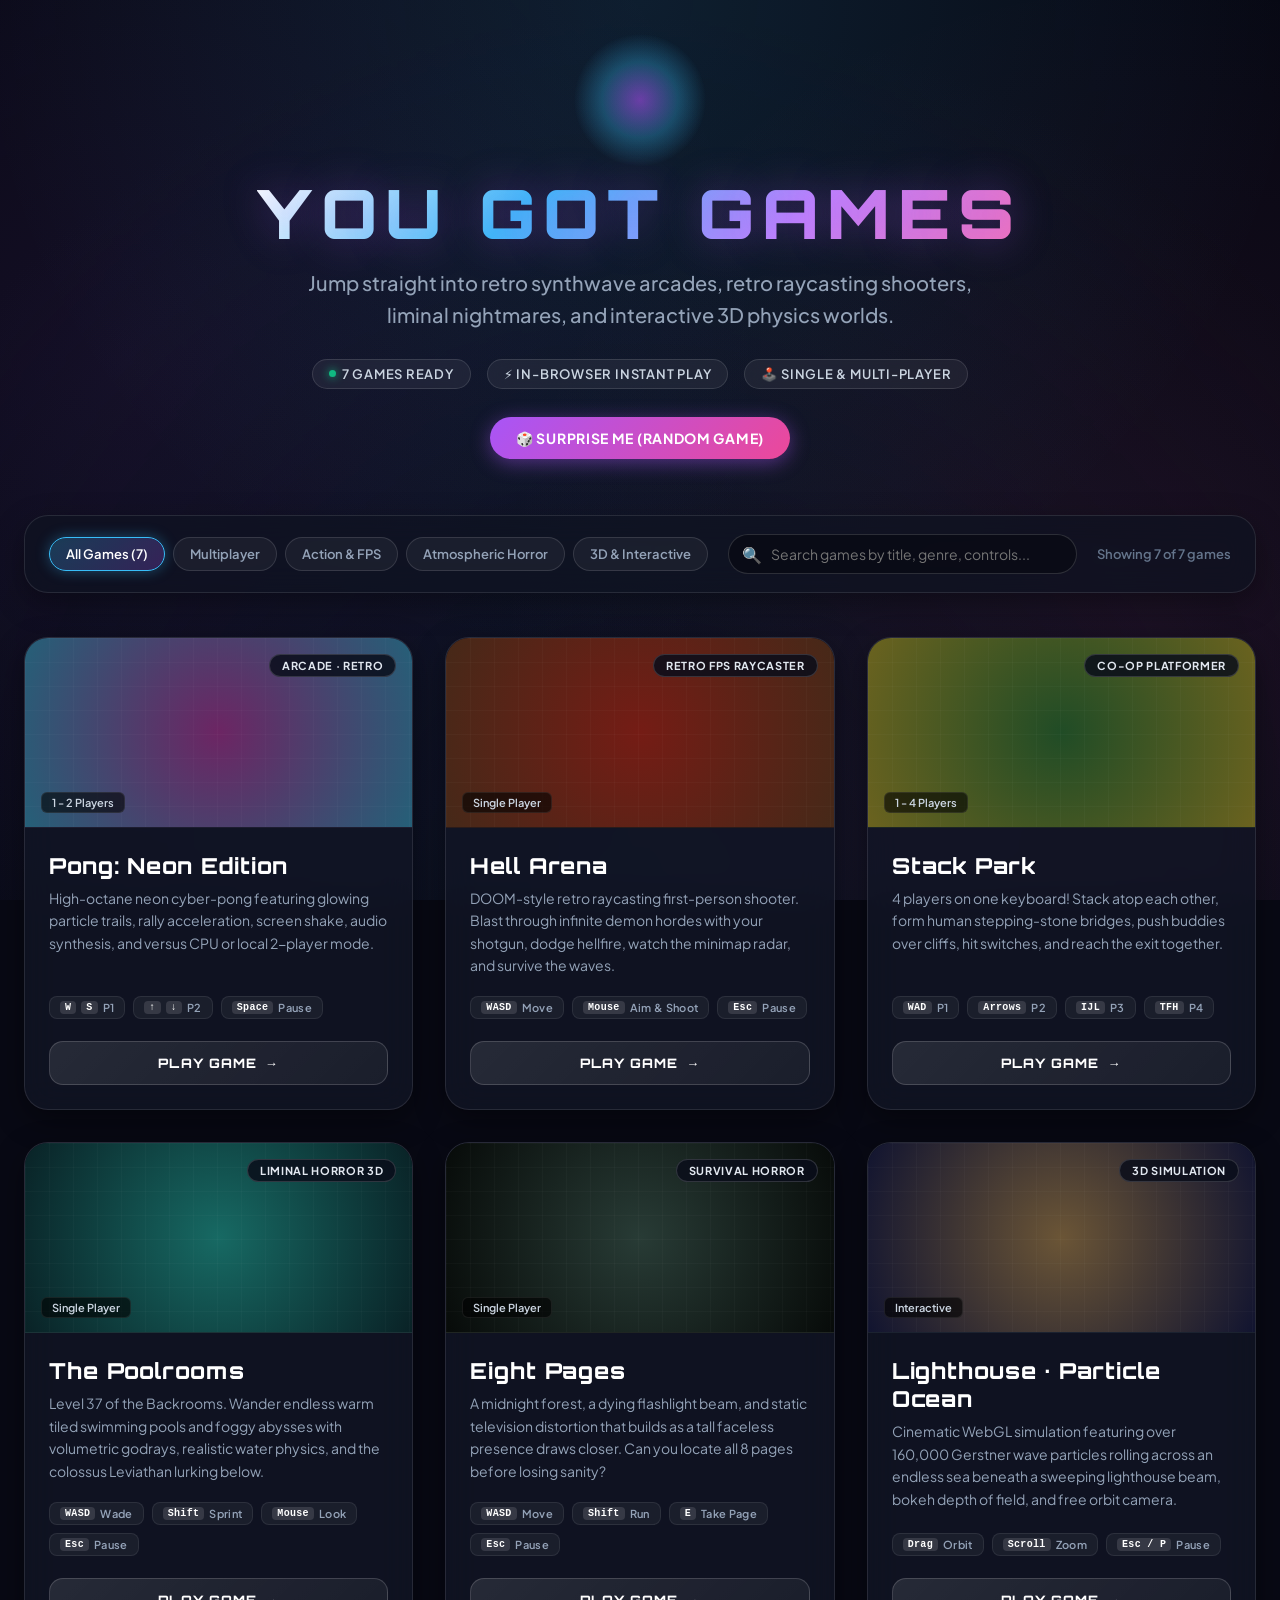
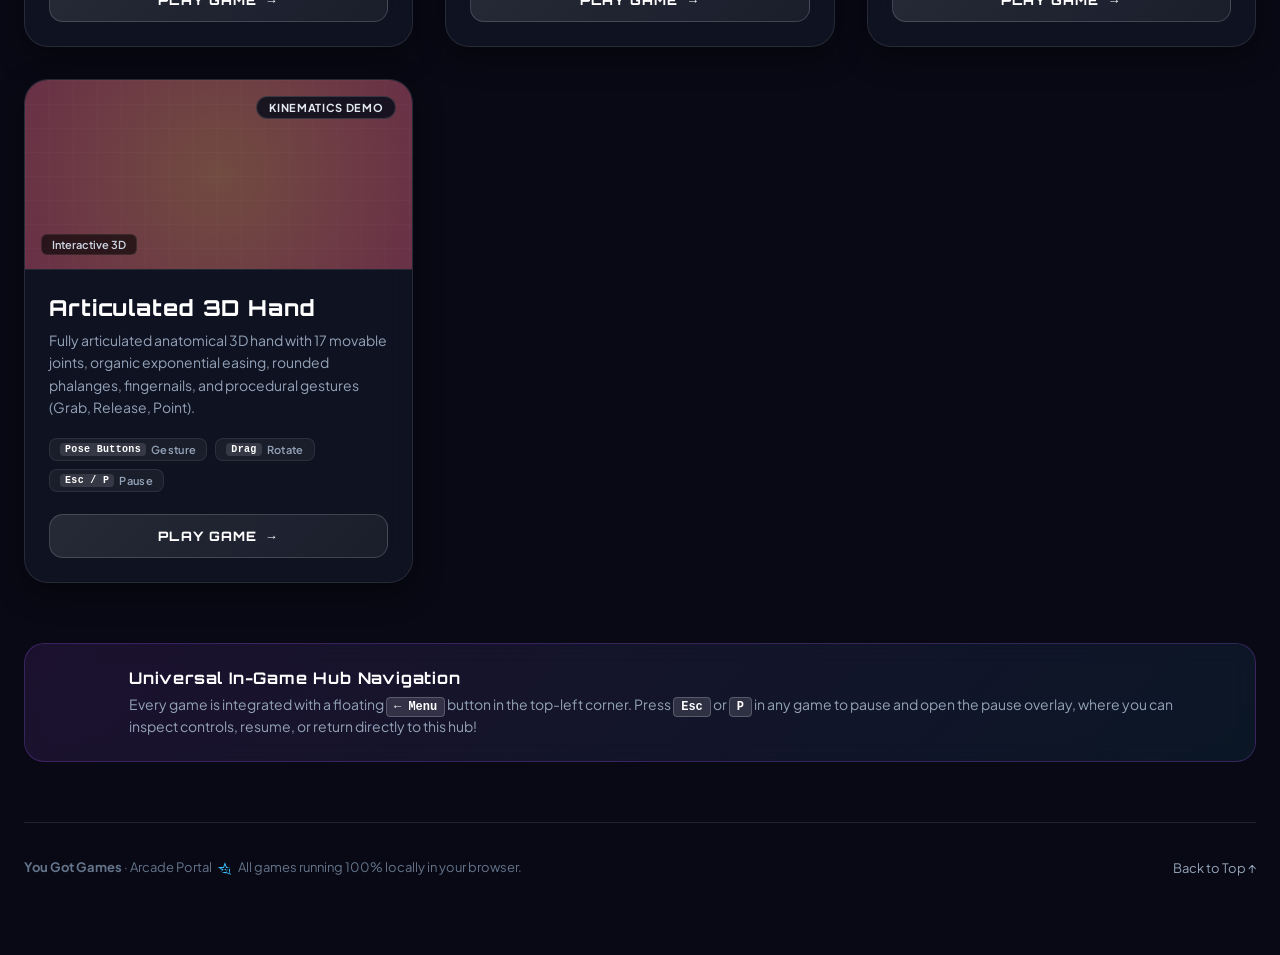
==== index.html @ 512a2b21 "Added hub and menus" ====
<!DOCTYPE html>
<html lang="en">
<head>
  <meta charset="UTF-8">
  <meta name="viewport" content="width=device-width, initial-scale=1.0">
  <title>YOU GOT GAMES — Arcade & Game Hub</title>
  <link rel="icon" type="image/svg+xml" href="icon-colored.svg">
  <link rel="preconnect" href="https://fonts.googleapis.com">
  <link rel="preconnect" href="https://fonts.gstatic.com" crossorigin>
  <link href="https://fonts.googleapis.com/css2?family=Orbitron:wght@500;700;800;900&family=Plus+Jakarta+Sans:wght@400;500;600;700;800&family=Press+Start+2P&display=swap" rel="stylesheet">
  <style>
    :root {
      --bg-dark: #080914;
      --bg-card: rgba(18, 22, 38, 0.75);
      --bg-card-hover: rgba(26, 32, 54, 0.9);
      --border-subtle: rgba(255, 255, 255, 0.1);
      --border-hover: rgba(255, 255, 255, 0.28);
      --text-main: #f8fafc;
      --text-muted: #94a3b8;
      --primary-neon: #38bdf8;
      --accent-purple: #a855f7;
      --accent-pink: #ec4899;
      --glow-hero: rgba(168, 85, 247, 0.4);
    }

    * {
      box-sizing: border-box;
      margin: 0;
      padding: 0;
    }

    body {
      background-color: var(--bg-dark);
      color: var(--text-main);
      font-family: 'Plus Jakarta Sans', system-ui, -apple-system, sans-serif;
      min-height: 100vh;
      overflow-x: hidden;
      position: relative;
      selection-background-color: var(--accent-purple);
    }

    /* Ambient Cosmic Vignette */
    body::before {
      content: '';
      position: fixed;
      inset: 0;
      background:
        radial-gradient(circle at 50% 0%, rgba(56, 189, 248, 0.12) 0%, transparent 60%),
        radial-gradient(circle at 10% 40%, rgba(168, 85, 247, 0.08) 0%, transparent 50%),
        radial-gradient(circle at 90% 70%, rgba(236, 72, 153, 0.08) 0%, transparent 50%),
        radial-gradient(circle at 50% 100%, rgba(15, 23, 42, 0.8) 0%, transparent 80%);
      pointer-events: none;
      z-index: 0;
    }

    /* Spread-out Background Stars Container */
    #background-stars {
      position: fixed;
      inset: 0;
      pointer-events: none;
      z-index: 1;
      overflow: hidden;
    }

    .bg-spread-star {
      position: absolute;
      opacity: 0.18;
      animation: ambientStarFloat 10s ease-in-out infinite alternate;
      filter: drop-shadow(0 0 10px rgba(255, 255, 255, 0.2));
      transition: opacity 0.5s ease, transform 0.5s ease, filter 0.5s ease;
      will-change: transform, opacity;
    }

    @keyframes ambientStarFloat {
      0% { transform: translateY(0) rotate(0deg) scale(0.92); opacity: 0.14; }
      50% { transform: translateY(-22px) rotate(18deg) scale(1.08); opacity: 0.32; }
      100% { transform: translateY(14px) rotate(-14deg) scale(0.96); opacity: 0.2; }
    }

    /* Layout Wrapper */
    .container {
      position: relative;
      z-index: 2;
      max-width: 1360px;
      margin: 0 auto;
      padding: 48px 24px 80px;
    }

    /* Header / Hero Section */
    header {
      display: flex;
      flex-direction: column;
      align-items: center;
      text-align: center;
      margin-bottom: 56px;
    }

    .hero-badge-wrap {
      position: relative;
      width: 104px;
      height: 104px;
      margin-bottom: 24px;
      display: flex;
      align-items: center;
      justify-content: center;
    }

    .hero-badge-glow {
      position: absolute;
      inset: -15px;
      border-radius: 50%;
      background: radial-gradient(circle, rgba(168, 85, 247, 0.6) 0%, rgba(56, 189, 248, 0.3) 40%, transparent 70%);
      animation: heroGlowPulse 3.5s ease-in-out infinite alternate;
      pointer-events: none;
    }

    @keyframes heroGlowPulse {
      0% { transform: scale(0.85); opacity: 0.6; }
      100% { transform: scale(1.35); opacity: 1; }
    }

    .hero-star-icon {
      width: 100%;
      height: 100%;
      filter: drop-shadow(0 8px 30px rgba(168, 85, 247, 0.7));
      animation: heroStarFloat 4s ease-in-out infinite alternate;
    }

    @keyframes heroStarFloat {
      0% { transform: translateY(0) rotate(-3deg) scale(0.98); }
      50% { transform: translateY(-10px) rotate(4deg) scale(1.04); }
      100% { transform: translateY(5px) rotate(-2deg) scale(1); }
    }

    .site-title {
      font-family: 'Orbitron', monospace, sans-serif;
      font-size: clamp(38px, 6.5vw, 68px);
      font-weight: 900;
      letter-spacing: 0.12em;
      text-transform: uppercase;
      line-height: 1.1;
      margin-bottom: 16px;
      background: linear-gradient(135deg, #ffffff 0%, #38bdf8 35%, #c084fc 70%, #f472b6 100%);
      -webkit-background-clip: text;
      -webkit-text-fill-color: transparent;
      background-clip: text;
      text-shadow: 0 0 40px rgba(168, 85, 247, 0.35);
    }

    .site-subtitle {
      font-size: clamp(16px, 2.2vw, 20px);
      font-weight: 500;
      color: var(--text-muted);
      max-width: 680px;
      line-height: 1.6;
      margin-bottom: 28px;
    }

    .hero-meta-bar {
      display: flex;
      align-items: center;
      gap: 16px;
      flex-wrap: wrap;
      justify-content: center;
      font-size: 13px;
      font-weight: 600;
      letter-spacing: 0.06em;
      text-transform: uppercase;
      color: #cbd5e1;
    }

    .meta-tag {
      display: inline-flex;
      align-items: center;
      gap: 6px;
      padding: 6px 16px;
      background: rgba(255, 255, 255, 0.06);
      border: 1px solid rgba(255, 255, 255, 0.12);
      border-radius: 9999px;
      backdrop-filter: blur(10px);
    }

    .meta-tag-dot {
      width: 7px;
      height: 7px;
      border-radius: 50%;
      background: #10b981;
      box-shadow: 0 0 8px #10b981;
    }

    .hero-actions {
      display: flex;
      gap: 14px;
      margin-top: 28px;
      flex-wrap: wrap;
      justify-content: center;
    }

    .btn-surprise {
      display: inline-flex;
      align-items: center;
      gap: 9px;
      padding: 12px 26px;
      background: linear-gradient(135deg, #a855f7, #ec4899);
      color: #fff;
      font-family: inherit;
      font-size: 14px;
      font-weight: 700;
      letter-spacing: 0.05em;
      text-transform: uppercase;
      border-radius: 9999px;
      border: none;
      cursor: pointer;
      box-shadow: 0 4px 20px rgba(168, 85, 247, 0.45);
      transition: all 0.25s cubic-bezier(0.16, 1, 0.3, 1);
    }

    .btn-surprise:hover {
      transform: translateY(-2px) scale(1.03);
      box-shadow: 0 8px 30px rgba(236, 72, 153, 0.6);
      filter: brightness(1.1);
    }

    .btn-surprise:active {
      transform: translateY(0) scale(0.98);
    }

    /* Controls Bar: Filter Tags & Search */
    .controls-wrapper {
      background: rgba(15, 19, 34, 0.7);
      border: 1px solid var(--border-subtle);
      border-radius: 24px;
      backdrop-filter: blur(14px);
      -webkit-backdrop-filter: blur(14px);
      padding: 18px 24px;
      margin-bottom: 44px;
      display: flex;
      align-items: center;
      justify-content: space-between;
      gap: 20px;
      flex-wrap: wrap;
      box-shadow: 0 10px 30px rgba(0, 0, 0, 0.35);
    }

    .filter-tags {
      display: flex;
      align-items: center;
      gap: 8px;
      flex-wrap: wrap;
    }

    .filter-btn {
      appearance: none;
      border: 1px solid rgba(255, 255, 255, 0.12);
      background: rgba(255, 255, 255, 0.05);
      color: #94a3b8;
      font-family: inherit;
      font-size: 13px;
      font-weight: 600;
      padding: 8px 16px;
      border-radius: 9999px;
      cursor: pointer;
      transition: all 0.2s ease;
      user-select: none;
    }

    .filter-btn:hover {
      background: rgba(255, 255, 255, 0.12);
      color: #ffffff;
      border-color: rgba(255, 255, 255, 0.25);
    }

    .filter-btn.active {
      background: linear-gradient(135deg, rgba(56, 189, 248, 0.25), rgba(168, 85, 247, 0.25));
      border-color: #38bdf8;
      color: #ffffff;
      box-shadow: 0 0 14px rgba(56, 189, 248, 0.35);
    }

    .search-box-wrap {
      position: relative;
      flex: 1;
      min-width: 240px;
      max-width: 380px;
    }

    .search-input {
      width: 100%;
      background: rgba(10, 12, 22, 0.85);
      border: 1px solid rgba(255, 255, 255, 0.14);
      color: #fff;
      font-family: inherit;
      font-size: 14px;
      padding: 10px 18px 10px 42px;
      border-radius: 9999px;
      outline: none;
      transition: all 0.2s ease;
    }

    .search-input:focus {
      border-color: #38bdf8;
      box-shadow: 0 0 16px rgba(56, 189, 248, 0.35);
      background: rgba(15, 18, 32, 0.95);
    }

    .search-icon {
      position: absolute;
      left: 14px;
      top: 50%;
      transform: translateY(-50%);
      color: #64748b;
      pointer-events: none;
      font-size: 16px;
    }

    .games-counter {
      font-size: 13px;
      font-weight: 600;
      color: #64748b;
      white-space: nowrap;
    }

    /* Games Showcase Grid (Spreaded Out) */
    .games-grid {
      display: grid;
      grid-template-columns: repeat(auto-fill, minmax(360px, 1fr));
      gap: 32px;
      margin-bottom: 60px;
    }

    @media (max-width: 480px) {
      .games-grid {
        grid-template-columns: 1fr;
      }
    }

    /* Individual Game Card */
    .game-card {
      position: relative;
      background: var(--bg-card);
      border: 1px solid var(--border-subtle);
      border-radius: 24px;
      overflow: hidden;
      display: flex;
      flex-direction: column;
      transition: all 0.35s cubic-bezier(0.16, 1, 0.3, 1);
      backdrop-filter: blur(16px);
      -webkit-backdrop-filter: blur(16px);
      text-decoration: none;
      color: inherit;
      box-shadow: 0 10px 30px rgba(0, 0, 0, 0.4);
    }

    .game-card:hover {
      background: var(--bg-card-hover);
      border-color: var(--card-border-glow, var(--border-hover));
      transform: translateY(-8px) scale(1.015);
      box-shadow: 0 20px 45px rgba(0, 0, 0, 0.6), 0 0 35px var(--card-glow, rgba(255, 255, 255, 0.15));
    }

    /* Card Top Banner / Visual Header */
    .card-banner {
      position: relative;
      height: 190px;
      background: var(--card-banner-bg, #111827);
      display: flex;
      align-items: center;
      justify-content: center;
      overflow: hidden;
      border-bottom: 1px solid rgba(255, 255, 255, 0.08);
    }

    .banner-ambient-glow {
      position: absolute;
      inset: 0;
      background: var(--card-ambient-gradient);
      opacity: 0.4;
      transition: opacity 0.35s ease, transform 0.5s ease;
    }

    .game-card:hover .banner-ambient-glow {
      opacity: 0.75;
      transform: scale(1.1);
    }

    /* Background decorative pattern in banner */
    .banner-grid-overlay {
      position: absolute;
      inset: 0;
      background-image:
        linear-gradient(to right, rgba(255, 255, 255, 0.04) 1px, transparent 1px),
        linear-gradient(to bottom, rgba(255, 255, 255, 0.04) 1px, transparent 1px);
      background-size: 24px 24px;
      opacity: 0.6;
    }

    /* Star Icon Badge (Featuring icon.svg with game-specific gradient!) */
    .card-icon-badge {
      position: relative;
      z-index: 2;
      width: 76px;
      height: 76px;
      display: flex;
      align-items: center;
      justify-content: center;
      transition: transform 0.4s cubic-bezier(0.16, 1, 0.3, 1), filter 0.4s ease;
      filter: drop-shadow(0 6px 18px var(--card-glow));
    }

    .card-icon-badge svg {
      width: 100%;
      height: 100%;
      display: block;
    }

    .game-card:hover .card-icon-badge {
      transform: scale(1.15) rotate(6deg);
      filter: drop-shadow(0 10px 28px var(--card-glow));
    }

    /* Category Tag in Banner Corner */
    .card-category-chip {
      position: absolute;
      top: 16px;
      right: 16px;
      z-index: 3;
      font-size: 11px;
      font-weight: 700;
      letter-spacing: 0.06em;
      text-transform: uppercase;
      padding: 4px 12px;
      border-radius: 9999px;
      background: rgba(10, 14, 26, 0.85);
      border: 1px solid rgba(255, 255, 255, 0.15);
      backdrop-filter: blur(8px);
      color: #e2e8f0;
    }

    .card-mode-badge {
      position: absolute;
      bottom: 14px;
      left: 16px;
      z-index: 3;
      font-size: 11px;
      font-weight: 600;
      color: #cbd5e1;
      background: rgba(0, 0, 0, 0.6);
      padding: 3px 10px;
      border-radius: 6px;
      border: 1px solid rgba(255, 255, 255, 0.08);
    }

    /* Card Content Area */
    .card-body {
      padding: 24px;
      display: flex;
      flex-direction: column;
      flex: 1;
    }

    .card-title {
      font-family: 'Orbitron', sans-serif;
      font-size: 22px;
      font-weight: 800;
      letter-spacing: 0.04em;
      margin-bottom: 8px;
      color: #ffffff;
      display: flex;
      align-items: center;
      justify-content: space-between;
    }

    .card-description {
      font-size: 14px;
      color: var(--text-muted);
      line-height: 1.6;
      margin-bottom: 20px;
      flex: 1;
    }

    /* Controls & Features Pill Bar */
    .card-meta-list {
      display: flex;
      flex-wrap: wrap;
      gap: 8px;
      margin-bottom: 22px;
    }

    .card-pill {
      font-size: 11px;
      font-weight: 600;
      letter-spacing: 0.03em;
      color: #94a3b8;
      background: rgba(255, 255, 255, 0.05);
      border: 1px solid rgba(255, 255, 255, 0.08);
      border-radius: 8px;
      padding: 4px 10px;
      display: flex;
      align-items: center;
      gap: 5px;
    }

    .card-pill kbd {
      background: rgba(255, 255, 255, 0.12);
      border-radius: 4px;
      padding: 1px 5px;
      font-size: 10px;
      color: #fff;
    }

    /* Action Play Button */
    .card-play-btn {
      width: 100%;
      padding: 13px 20px;
      border-radius: 14px;
      border: none;
      font-family: 'Orbitron', sans-serif;
      font-size: 13px;
      font-weight: 800;
      letter-spacing: 0.08em;
      text-transform: uppercase;
      cursor: pointer;
      color: #ffffff;
      background: linear-gradient(135deg, rgba(255, 255, 255, 0.1), rgba(255, 255, 255, 0.05));
      border: 1px solid rgba(255, 255, 255, 0.16);
      display: flex;
      align-items: center;
      justify-content: center;
      gap: 8px;
      transition: all 0.25s cubic-bezier(0.16, 1, 0.3, 1);
    }

    .game-card:hover .card-play-btn {
      background: var(--card-btn-gradient, linear-gradient(135deg, #38bdf8, #818cf8));
      border-color: transparent;
      box-shadow: 0 4px 20px var(--card-glow);
      transform: translateY(-2px);
    }

    .card-play-btn span {
      transition: transform 0.2s ease;
    }

    .game-card:hover .card-play-btn span {
      transform: translateX(4px);
    }

    /* Tips / Info Banner */
    .hub-info-banner {
      background: linear-gradient(135deg, rgba(168, 85, 247, 0.12), rgba(56, 189, 248, 0.08));
      border: 1px solid rgba(168, 85, 247, 0.25);
      border-radius: 20px;
      padding: 24px 32px;
      display: flex;
      align-items: center;
      gap: 24px;
      margin-bottom: 60px;
      backdrop-filter: blur(12px);
    }

    .hub-info-icon {
      width: 48px;
      height: 48px;
      flex-shrink: 0;
      filter: drop-shadow(0 0 12px rgba(168, 85, 247, 0.5));
    }

    .hub-info-text h3 {
      font-family: 'Orbitron', sans-serif;
      font-size: 16px;
      font-weight: 700;
      letter-spacing: 0.05em;
      margin-bottom: 6px;
      color: #fff;
    }

    .hub-info-text p {
      font-size: 14px;
      color: #94a3b8;
      line-height: 1.5;
    }

    .hub-info-text kbd {
      background: rgba(255, 255, 255, 0.12);
      border: 1px solid rgba(255, 255, 255, 0.2);
      padding: 2px 7px;
      border-radius: 4px;
      color: #fff;
      font-size: 12px;
      font-weight: 600;
    }

    /* Footer */
    footer {
      border-top: 1px solid var(--border-subtle);
      padding-top: 36px;
      display: flex;
      align-items: center;
      justify-content: space-between;
      color: #64748b;
      font-size: 13px;
      flex-wrap: wrap;
      gap: 16px;
    }

    footer a {
      color: #94a3b8;
      text-decoration: none;
      transition: color 0.2s ease;
    }

    footer a:hover {
      color: #38bdf8;
    }

    .footer-star-bullet {
      width: 14px;
      height: 14px;
      display: inline-block;
      vertical-align: middle;
      margin: 0 4px;
    }

    /* No search results state */
    #no-results {
      display: none;
      grid-column: 1 / -1;
      text-align: center;
      padding: 60px 20px;
      color: var(--text-muted);
    }

    #no-results h3 {
      font-family: 'Orbitron', sans-serif;
      font-size: 20px;
      color: #fff;
      margin-bottom: 8px;
    }
  </style>
</head>
<body>

  <!-- Reusable SVG Star Symbol from icon.svg -->
  <svg style="display: none;" xmlns="http://www.w3.org/2000/svg">
    <symbol id="star-icon" viewBox="0 0 200 200">
      <path fill-rule="evenodd" d="M 33.2608789622268,149.7963776520648 A 25.17052382335184,103.73843372983761 59.891247 0,1 49.965078540340485,134.8178692216952 L 44.834624047034,134.8178692216952 L 33.2608789622268,149.7963776520648 M 50.659657478899916,127.27944069740559 L 44.834624047034,134.8178692216952 L 49.965078540340485,134.8178692216952 A 25.17052382335184,103.73843372983761 59.891247 0,1 52.54925836464416,132.755650750632 L 50.659657478899916,127.27944069740559 L 52.54925836464416,132.755650750632 A 25.17052382335184,103.73843372983761 59.891247 0,1 65.95421071044913,122.7667239656696 L 58.560741824553446,117.0533551703264 L 50.659657478899916,127.27944069740559 M 99.99981811713519,1.3965582468244975e-06 L 92.85580501989439,20.706222533318318 L 84.72268157144127,44.27988476201336 L 75.22601231950279,71.8033165093536 L 45.80785310857736,71.8033165093536 L 31.518798030143916,71.8033165093536 L 18.5384813560156,71.8033165093536 L -4.2095665619967804e-08,71.8033165093536 L 17.7737271793652,85.5371231624168 L 42.9767797933216,105.01143815090157 L 58.560741824553446,117.05335517032637 L 65.95421071044913,122.76672396566957 A 25.17052382335184,103.73843372983761 59.891247 0,1 71.42222339346192,118.97625799646556 A 25.17052382335184,103.73843372983761 59.891247 0,1 81.40089603152472,112.41105655128399 A 25.17052382335184,103.73843372983761 59.891247 0,1 81.98073656753577,112.04276962227996 A 25.17052382335184,103.73843372983761 59.891247 0,1 84.83639604612625,110.24741668720316 L 77.63757257605216,106.07328009060157 L 52.62762899051337,91.57063544404639 L 42.22278330215225,85.5371231624168 L 50.54594300421496,85.5371231624168 L 70.48792242386521,85.5371231624168 L 84.72319403098184,85.5371231624168 L 89.46128392661944,71.8033165093536 L 95.9614287818096,52.96416290681831 L 99.97318409807359,41.33561042283086 L 106.9025787432408,61.41844782211519 L 110.4855927641976,71.80331650935358 L 115.22368265983519,85.53712316241678 L 129.51223419968719,85.53712316241678 L 130.6150530782784,85.53712316241678 A 25.17052382335184,103.73843372983761 59.891247 0,1 135.363897685744,83.41035659603199 A 25.17052382335184,103.73843372983761 59.891247 0,1 152.57007864232241,76.50453310729517 A 25.17052382335184,103.73843372983761 59.891247 0,1 167.3882675251288,71.80331650935358 L 154.19229558523358,71.80331650935358 L 124.7741443040496,71.80331650935358 L 107.117712628508,20.628876826530245 L 99.99981811713519,1.3965582468244975e-06 M 156.60853,128.49552 A 95.595317,53.673533 88.408395 0,0 160.88217,147.06699 A 43.958293,16.620079 0.21703807 0,1 162.21077,150.55205 A 43.958293,16.620079 0.21703807 0,1 161.98546,150.57635000000002 A 95.595317,53.673533 88.408395 0,0 162.29344999999998,151.49877 A 95.595317,53.673533 88.408395 0,0 162.31824999999998,151.57267000000002 A 95.595317,53.673533 88.408395 0,0 169.15968999999998,167.80992 A 108.99035,60.91247 1.5775816 0,1 169.29043,167.91276 A 16.620079,43.958293 0.21703807 0,1 169.23872999999998,167.96186 A 95.595317,53.673533 88.408395 0,1 169.15962999999996,167.80993 A 108.99035,60.91247 1.5775816 0,0 156.52163999999996,159.47297 A 108.99035,60.91247 1.5775816 0,0 153.28772999999995,157.74491 A 108.99035,60.91247 1.5775816 0,0 151.66560999999996,156.92688 A 108.99035,60.91247 1.5775816 0,0 149.11640999999995,155.70266 A 108.99035,60.91247 1.5775816 0,0 145.89644999999996,154.25624000000002 A 108.99035,60.91247 1.5775816 0,0 131.15419999999995,148.83796 A 43.958293,16.620079 0.21703807 0,1 123.71072999999994,146.86909 A 43.958293,16.620079 0.21703807 0,1 122.25241999999994,146.37093 A 108.99035,60.91247 1.5775816 0,0 113.21316999999995,144.39121 A 108.99035,60.91247 1.5775816 0,0 86.63236799999996,141.25548 A 24.965841,95.405174 64.039403 0,1 84.24956799999995,142.22390000000001 A 24.965841,95.405174 64.039403 0,1 77.47013699999995,144.86146000000002 A 24.965841,95.405174 64.039403 0,1 37.45552499999995,156.04941000000002 A 122.7887,49.846216 4.5754829 0,1 75.97617099999995,155.41172000000003 A 122.7887,49.846216 4.5754829 0,1 84.19013999999996,155.93779000000004 A 122.7887,49.846216 4.5754829 0,1 114.37227999999996,159.83833000000004 A 122.7887,49.846216 4.5754829 0,1 127.03868999999996,162.46349000000004 A 122.7887,49.846216 4.5754829 0,1 139.58778999999996,165.73202000000003 A 122.7887,49.846216 4.5754829 0,1 143.76686999999995,166.98621000000003 A 122.7887,49.846216 4.5754829 0,1 149.24766999999994,168.77215000000004 A 122.7887,49.846216 4.5754829 0,1 178.08104999999995,181.75688000000005 A 122.7887,49.846216 4.5754829 0,1 185.56585999999996,186.72196000000005 A 122.7887,49.846216 4.5754829 0,1 190.03742999999997,190.29590000000005 A 53.673533,95.595317 6.6074741 0,1 174.65748999999997,159.55979000000005 A 53.673533,95.595317 6.6074741 0,1 172.26021999999998,149.20538000000005 A 53.673533,95.595317 6.6074741 0,1 171.39101999999997,143.99950000000004 A 53.673533,95.595317 6.6074741 0,1 170.52646999999996,136.87642000000005 A 43.958293,16.620079 0.21703807 0,0 156.60845999999995,128.49554000000006 L 156.60853,128.49552 M 172.33057,88.672107 A 24.965841,95.405174 64.039403 0,1 154.40091,103.99468999999999 A 95.595317,53.673533 88.408395 0,0 154.56473,109.11064999999999 A 95.595317,53.673533 88.408395 0,0 155.19362999999998,117.75974 A 95.595317,53.673533 88.408395 0,0 155.29491,118.75605999999999 A 16.620079,43.958293 0.21703807 0,1 155.64011,121.78119999999998 A 95.595317,53.673533 88.408395 0,0 156.60853,128.49551999999997 A 43.958293,16.620079 0.21703807 0,1 170.52654,136.87639999999996 A 53.673533,95.595317 6.6074741 0,1 169.83873,119.15241999999996 A 53.673533,95.595317 6.6074741 0,1 170.5932,105.81317999999996 A 53.673533,95.595317 6.6074741 0,1 172.93672999999998,89.66739499999996 A 16.620079,43.958293 0.21703807 0,0 172.33057,88.67210699999995 L 172.33057,88.672107 M 160.88217,147.06699 A 95.595317,53.673533 88.408395 0,0 161.98546,150.57634000000002 A 43.958293,16.620079 0.21703807 0,0 162.21077,150.55204 A 43.958293,16.620079 0.21703807 0,0 160.88217,147.06698 L 160.88217,147.06699 M 134.1205,102.51519 A 11.175629,10.942781 0.0 0,1 127.71261999999999,111.78698 A 13.971375,13.350425 0.0 0,0 132.69733,110.15865 A 13.971375,13.350425 0.0 0,0 130.79253,112.68200999999999 A 13.971375,13.350425 0.0 0,0 129.74402,114.95629 A 11.175629,10.942781 0.0 0,1 134.13445000000002,122.96355 A 11.175629,10.942781 0.0 0,1 136.61233000000001,116.70347 A 11.175629,10.942781 0.0 0,1 144.22582000000003,112.70474999999999 A 11.175629,10.942781 0.0 0,1 135.89558000000002,107.76292999999998 A 11.175629,10.942781 0.0 0,1 135.85628000000003,107.70352999999999 A 11.175629,10.942781 0.0 0,1 134.12047000000004,102.51521999999999 L 134.1205,102.51519 M 132.69733,110.15865 A 13.971375,13.350425 0.0 0,1 127.71261999999999,111.78698 A 11.175629,10.942781 0.0 0,1 127.47180999999999,111.89446 A 11.175629,10.942781 0.0 0,1 126.91008,112.11873999999999 A 11.175629,10.942781 0.0 0,1 124.02911999999999,112.77398999999998 A 11.175629,10.942781 0.0 0,1 127.86868,113.82767999999999 A 11.175629,10.942781 0.0 0,1 129.74402,114.95628999999998 A 13.971375,13.350425 0.0 0,1 130.79253,112.68200999999998 A 13.971375,13.350425 0.0 0,1 132.69733,110.15864999999998 L 132.69733,110.15865 M 105.23538,86.803516 A 19.923979,18.957594 0.0 0,1 100.03483,98.511373 A 19.923979,18.957594 0.0 0,1 95.22706,102.16645000000001 A 19.923979,18.957594 0.0 0,0 92.51072099999999,105.74962000000001 A 19.923979,18.957594 0.0 0,1 105.21546999999998,121.68934 A 15.937085,15.538741 0.0 0,1 105.20846999999998,121.22705 A 15.937085,15.538741 0.0 0,1 115.79012999999998,106.59204000000001 A 19.923979,18.957594 0.0 0,1 118.19180999999998,105.56325000000001 A 19.923979,18.957594 0.0 0,1 123.25085999999997,104.45593000000001 A 19.923979,18.957594 0.0 0,1 108.51509999999998,96.06267000000001 A 19.923979,18.957594 0.0 0,1 105.35586999999998,87.997414 A 19.923979,18.957594 0.0 0,1 105.23507999999998,86.803516 L 105.23538,86.803516 M 121.48212,116.9646 A 13.971375,13.350425 0.0 0,1 108.88288,129.47908 A 11.175629,10.942781 0.0 0,0 108.88788,129.48308 A 13.971375,13.350425 0.0 0,1 115.09938,131.53412 A 13.971375,13.350425 0.0 0,1 119.19991,135.39176 A 13.971375,13.350425 0.0 0,1 121.50003000000001,141.91178 A 13.971375,13.350425 0.0 0,1 125.14683000000001,133.6668 A 13.971375,13.350425 0.0 0,1 128.5182,131.09332 A 13.971375,13.350425 0.0 0,1 131.78984,129.80089 A 13.971375,13.350425 0.0 0,1 134.11631,129.39626 A 13.971375,13.350425 0.0 0,1 130.42299,128.56996 A 13.971375,13.350425 0.0 0,1 129.94137,128.38341 A 13.971375,13.350425 0.0 0,1 125.43208000000001,125.43475 A 13.971375,13.350425 0.0 0,1 121.48246000000002,116.96498 L 121.48212,116.9646 M 95.22706,102.16645 A 19.923979,18.957594 0.0 0,1 87.244574,104.57628 A 19.923979,18.957594 0.0 0,1 92.510721,105.74962 A 19.923979,18.957594 0.0 0,1 95.22706000000001,102.16645 L 95.22706,102.16645"/>
    </symbol>

    <!-- Linear Gradients for Each Game's Signature Aesthetic -->
    <defs>
      <!-- Hero Multi-gradient -->
      <linearGradient id="grad-hero" x1="0%" y1="0%" x2="100%" y2="100%">
        <stop offset="0%" stop-color="#38bdf8"/>
        <stop offset="35%" stop-color="#c084fc"/>
        <stop offset="70%" stop-color="#f472b6"/>
        <stop offset="100%" stop-color="#fbbf24"/>
      </linearGradient>

      <!-- Pong: Neon Pink & Cyan Synthwave -->
      <linearGradient id="grad-pong" x1="0%" y1="0%" x2="100%" y2="100%">
        <stop offset="0%" stop-color="#ff4ecb"/>
        <stop offset="50%" stop-color="#a44eff"/>
        <stop offset="100%" stop-color="#4ee0ff"/>
      </linearGradient>

      <!-- Hell Arena: Demonic Fire Blood & Gold -->
      <linearGradient id="grad-hell" x1="0%" y1="0%" x2="100%" y2="100%">
        <stop offset="0%" stop-color="#ff5a3a"/>
        <stop offset="45%" stop-color="#d3241a"/>
        <stop offset="100%" stop-color="#e8b85a"/>
      </linearGradient>

      <!-- Stack Park: 4-Player Co-op Rainbow -->
      <linearGradient id="grad-pico" x1="0%" y1="0%" x2="100%" y2="100%">
        <stop offset="0%" stop-color="#e53935"/>
        <stop offset="33%" stop-color="#fdd835"/>
        <stop offset="66%" stop-color="#43a047"/>
        <stop offset="100%" stop-color="#1e88e5"/>
      </linearGradient>

      <!-- Poolrooms: Liminal Water Turquoise & Teal -->
      <linearGradient id="grad-pool" x1="0%" y1="0%" x2="100%" y2="100%">
        <stop offset="0%" stop-color="#d9f6f4"/>
        <stop offset="45%" stop-color="#2dd4bf"/>
        <stop offset="100%" stop-color="#0b3a3f"/>
      </linearGradient>

      <!-- Slender: Pale Flashlight & Forest Mist -->
      <linearGradient id="grad-slender" x1="0%" y1="0%" x2="100%" y2="100%">
        <stop offset="0%" stop-color="#fff0d0"/>
        <stop offset="45%" stop-color="#52796f"/>
        <stop offset="100%" stop-color="#16211d"/>
      </linearGradient>

      <!-- Lighthouse: Golden Beam & Ocean Abyss -->
      <linearGradient id="grad-lighthouse" x1="0%" y1="0%" x2="100%" y2="100%">
        <stop offset="0%" stop-color="#ffbe5a"/>
        <stop offset="50%" stop-color="#38bdf8"/>
        <stop offset="100%" stop-color="#1e1b4b"/>
      </linearGradient>

      <!-- 3D Hand: Sunset Coral & Royal Rose -->
      <linearGradient id="grad-hand" x1="0%" y1="0%" x2="100%" y2="100%">
        <stop offset="0%" stop-color="#ff9a6b"/>
        <stop offset="50%" stop-color="#e8567a"/>
        <stop offset="100%" stop-color="#7928ca"/>
      </linearGradient>
    </defs>
  </svg>

  <!-- Spread-out Background Stars Layer -->
  <div id="background-stars"></div>

  <div class="container">
    <!-- Hero / Header -->
    <header>
      <div class="hero-badge-wrap">
        <div class="hero-badge-glow"></div>
        <svg class="hero-star-icon" viewBox="0 0 200 200">
          <use href="#star-icon" fill="url(#grad-hero)"></use>
        </svg>
      </div>

      <h1 class="site-title">You Got Games</h1>
      <p class="site-subtitle">
        Jump straight into retro synthwave arcades, retro raycasting shooters, liminal nightmares, and interactive 3D physics worlds.
      </p>

      <div class="hero-meta-bar">
        <span class="meta-tag"><span class="meta-tag-dot"></span> 7 Games Ready</span>
        <span class="meta-tag">⚡ In-Browser Instant Play</span>
        <span class="meta-tag">🕹️ Single & Multi-Player</span>
      </div>

      <div class="hero-actions">
        <button type="button" class="btn-surprise" id="randomGameBtn">
          🎲 Surprise Me (Random Game)
        </button>
      </div>
    </header>

    <!-- Interactive Navigation / Filter Bar -->
    <section class="controls-wrapper">
      <div class="filter-tags">
        <button class="filter-btn active" data-filter="all">All Games (7)</button>
        <button class="filter-btn" data-filter="multiplayer">Multiplayer</button>
        <button class="filter-btn" data-filter="action">Action & FPS</button>
        <button class="filter-btn" data-filter="horror">Atmospheric Horror</button>
        <button class="filter-btn" data-filter="3d">3D & Interactive</button>
      </div>

      <div class="search-box-wrap">
        <span class="search-icon">🔍</span>
        <input type="text" id="searchInput" class="search-input" placeholder="Search games by title, genre, controls..." autocomplete="off">
      </div>

      <div class="games-counter" id="gameCountText">
        Showing 7 of 7 games
      </div>
    </section>

    <!-- Games Showcase Grid -->
    <main class="games-grid" id="gamesGrid">

      <!-- Game 1: PONG -->
      <a href="games/pong.html" class="game-card" data-tags="all multiplayer action" style="--card-glow: rgba(255, 78, 203, 0.55); --card-border-glow: #ff4ecb; --card-banner-bg: #0a0a1e; --card-ambient-gradient: radial-gradient(circle at 50% 50%, #ff4ecb, #4ee0ff); --card-btn-gradient: linear-gradient(135deg, #ff4ecb, #4ee0ff);">
        <div class="card-banner">
          <div class="banner-ambient-glow"></div>
          <div class="banner-grid-overlay"></div>
          <span class="card-category-chip">Arcade · Retro</span>
          <span class="card-mode-badge">1 - 2 Players</span>
          <div class="card-icon-badge">
            <svg viewBox="0 0 200 200"><use href="#star-icon" fill="url(#grad-pong)"></use></svg>
          </div>
        </div>
        <div class="card-body">
          <h2 class="card-title">Pong: Neon Edition</h2>
          <p class="card-description">
            High-octane neon cyber-pong featuring glowing particle trails, rally acceleration, screen shake, audio synthesis, and versus CPU or local 2-player mode.
          </p>
          <div class="card-meta-list">
            <span class="card-pill"><kbd>W</kbd><kbd>S</kbd> P1</span>
            <span class="card-pill"><kbd>↑</kbd><kbd>↓</kbd> P2</span>
            <span class="card-pill"><kbd>Space</kbd> Pause</span>
          </div>
          <button class="card-play-btn" type="button">
            Play Game <span>→</span>
          </button>
        </div>
      </a>

      <!-- Game 2: HELL ARENA -->
      <a href="games/hell-arena.html" class="game-card" data-tags="all action horror 3d" style="--card-glow: rgba(229, 39, 26, 0.65); --card-border-glow: #e5271a; --card-banner-bg: #180806; --card-ambient-gradient: radial-gradient(circle at 50% 50%, #ff3a2b, #8a5a34); --card-btn-gradient: linear-gradient(135deg, #d3241a, #e8b85a);">
        <div class="card-banner">
          <div class="banner-ambient-glow"></div>
          <div class="banner-grid-overlay"></div>
          <span class="card-category-chip">Retro FPS Raycaster</span>
          <span class="card-mode-badge">Single Player</span>
          <div class="card-icon-badge">
            <svg viewBox="0 0 200 200"><use href="#star-icon" fill="url(#grad-hell)"></use></svg>
          </div>
        </div>
        <div class="card-body">
          <h2 class="card-title">Hell Arena</h2>
          <p class="card-description">
            DOOM-style retro raycasting first-person shooter. Blast through infinite demon hordes with your shotgun, dodge hellfire, watch the minimap radar, and survive the waves.
          </p>
          <div class="card-meta-list">
            <span class="card-pill"><kbd>WASD</kbd> Move</span>
            <span class="card-pill"><kbd>Mouse</kbd> Aim & Shoot</span>
            <span class="card-pill"><kbd>Esc</kbd> Pause</span>
          </div>
          <button class="card-play-btn" type="button">
            Play Game <span>→</span>
          </button>
        </div>
      </a>

      <!-- Game 3: STACK PARK -->
      <a href="games/pico.html" class="game-card" data-tags="all multiplayer action" style="--card-glow: rgba(67, 160, 71, 0.65); --card-border-glow: #43a047; --card-banner-bg: #091410; --card-ambient-gradient: radial-gradient(circle at 50% 50%, #43a047, #fdd835); --card-btn-gradient: linear-gradient(135deg, #e53935, #43a047);">
        <div class="card-banner">
          <div class="banner-ambient-glow"></div>
          <div class="banner-grid-overlay"></div>
          <span class="card-category-chip">Co-op Platformer</span>
          <span class="card-mode-badge">1 - 4 Players</span>
          <div class="card-icon-badge">
            <svg viewBox="0 0 200 200"><use href="#star-icon" fill="url(#grad-pico)"></use></svg>
          </div>
        </div>
        <div class="card-body">
          <h2 class="card-title">Stack Park</h2>
          <p class="card-description">
            4 players on one keyboard! Stack atop each other, form human stepping-stone bridges, push buddies over cliffs, hit switches, and reach the exit together.
          </p>
          <div class="card-meta-list">
            <span class="card-pill"><kbd>WAD</kbd> P1</span>
            <span class="card-pill"><kbd>Arrows</kbd> P2</span>
            <span class="card-pill"><kbd>IJL</kbd> P3</span>
            <span class="card-pill"><kbd>TFH</kbd> P4</span>
          </div>
          <button class="card-play-btn" type="button">
            Play Game <span>→</span>
          </button>
        </div>
      </a>

      <!-- Game 4: THE POOLROOMS -->
      <a href="games/poolrooms.html" class="game-card" data-tags="all horror 3d" style="--card-glow: rgba(45, 212, 191, 0.6); --card-border-glow: #2dd4bf; --card-banner-bg: #082226; --card-ambient-gradient: radial-gradient(circle at 50% 50%, #2dd4bf, #0b2226); --card-btn-gradient: linear-gradient(135deg, #2dd4bf, #0d5f66);">
        <div class="card-banner">
          <div class="banner-ambient-glow"></div>
          <div class="banner-grid-overlay"></div>
          <span class="card-category-chip">Liminal Horror 3D</span>
          <span class="card-mode-badge">Single Player</span>
          <div class="card-icon-badge">
            <svg viewBox="0 0 200 200"><use href="#star-icon" fill="url(#grad-pool)"></use></svg>
          </div>
        </div>
        <div class="card-body">
          <h2 class="card-title">The Poolrooms</h2>
          <p class="card-description">
            Level 37 of the Backrooms. Wander endless warm tiled swimming pools and foggy abysses with volumetric godrays, realistic water physics, and the colossus Leviathan lurking below.
          </p>
          <div class="card-meta-list">
            <span class="card-pill"><kbd>WASD</kbd> Wade</span>
            <span class="card-pill"><kbd>Shift</kbd> Sprint</span>
            <span class="card-pill"><kbd>Mouse</kbd> Look</span>
            <span class="card-pill"><kbd>Esc</kbd> Pause</span>
          </div>
          <button class="card-play-btn" type="button">
            Play Game <span>→</span>
          </button>
        </div>
      </a>

      <!-- Game 5: EIGHT PAGES -->
      <a href="games/slender.html" class="game-card" data-tags="all horror 3d" style="--card-glow: rgba(255, 240, 208, 0.5); --card-border-glow: #94a3b8; --card-banner-bg: #0c120f; --card-ambient-gradient: radial-gradient(circle at 50% 50%, #52796f, #000000); --card-btn-gradient: linear-gradient(135deg, #fff0d0, #52796f);">
        <div class="card-banner">
          <div class="banner-ambient-glow"></div>
          <div class="banner-grid-overlay"></div>
          <span class="card-category-chip">Survival Horror</span>
          <span class="card-mode-badge">Single Player</span>
          <div class="card-icon-badge">
            <svg viewBox="0 0 200 200"><use href="#star-icon" fill="url(#grad-slender)"></use></svg>
          </div>
        </div>
        <div class="card-body">
          <h2 class="card-title">Eight Pages</h2>
          <p class="card-description">
            A midnight forest, a dying flashlight beam, and static television distortion that builds as a tall faceless presence draws closer. Can you locate all 8 pages before losing sanity?
          </p>
          <div class="card-meta-list">
            <span class="card-pill"><kbd>WASD</kbd> Move</span>
            <span class="card-pill"><kbd>Shift</kbd> Run</span>
            <span class="card-pill"><kbd>E</kbd> Take Page</span>
            <span class="card-pill"><kbd>Esc</kbd> Pause</span>
          </div>
          <button class="card-play-btn" type="button">
            Play Game <span>→</span>
          </button>
        </div>
      </a>

      <!-- Game 6: LIGHTHOUSE · PARTICLE OCEAN -->
      <a href="games/lighthouse-particle-ocean.html" class="game-card" data-tags="all 3d" style="--card-glow: rgba(255, 190, 90, 0.6); --card-border-glow: #ffbe5a; --card-banner-bg: #080f1e; --card-ambient-gradient: radial-gradient(circle at 50% 50%, #ffbe5a, #1e1b4b); --card-btn-gradient: linear-gradient(135deg, #ffbe5a, #38bdf8);">
        <div class="card-banner">
          <div class="banner-ambient-glow"></div>
          <div class="banner-grid-overlay"></div>
          <span class="card-category-chip">3D Simulation</span>
          <span class="card-mode-badge">Interactive</span>
          <div class="card-icon-badge">
            <svg viewBox="0 0 200 200"><use href="#star-icon" fill="url(#grad-lighthouse)"></use></svg>
          </div>
        </div>
        <div class="card-body">
          <h2 class="card-title">Lighthouse · Particle Ocean</h2>
          <p class="card-description">
            Cinematic WebGL simulation featuring over 160,000 Gerstner wave particles rolling across an endless sea beneath a sweeping lighthouse beam, bokeh depth of field, and free orbit camera.
          </p>
          <div class="card-meta-list">
            <span class="card-pill"><kbd>Drag</kbd> Orbit</span>
            <span class="card-pill"><kbd>Scroll</kbd> Zoom</span>
            <span class="card-pill"><kbd>Esc / P</kbd> Pause</span>
          </div>
          <button class="card-play-btn" type="button">
            Play Game <span>→</span>
          </button>
        </div>
      </a>

      <!-- Game 7: ARTICULATED 3D HAND -->
      <a href="games/hand.html" class="game-card" data-tags="all 3d" style="--card-glow: rgba(232, 86, 122, 0.6); --card-border-glow: #e8567a; --card-banner-bg: #141724; --card-ambient-gradient: radial-gradient(circle at 50% 50%, #ff9a6b, #e8567a); --card-btn-gradient: linear-gradient(135deg, #ff9a6b, #7928ca);">
        <div class="card-banner">
          <div class="banner-ambient-glow"></div>
          <div class="banner-grid-overlay"></div>
          <span class="card-category-chip">Kinematics Demo</span>
          <span class="card-mode-badge">Interactive 3D</span>
          <div class="card-icon-badge">
            <svg viewBox="0 0 200 200"><use href="#star-icon" fill="url(#grad-hand)"></use></svg>
          </div>
        </div>
        <div class="card-body">
          <h2 class="card-title">Articulated 3D Hand</h2>
          <p class="card-description">
            Fully articulated anatomical 3D hand with 17 movable joints, organic exponential easing, rounded phalanges, fingernails, and procedural gestures (Grab, Release, Point).
          </p>
          <div class="card-meta-list">
            <span class="card-pill"><kbd>Pose Buttons</kbd> Gesture</span>
            <span class="card-pill"><kbd>Drag</kbd> Rotate</span>
            <span class="card-pill"><kbd>Esc / P</kbd> Pause</span>
          </div>
          <button class="card-play-btn" type="button">
            Play Game <span>→</span>
          </button>
        </div>
      </a>

      <!-- No Results State -->
      <div id="no-results">
        <h3>No games match your query</h3>
        <p>Try searching for a different keyword or reset your category filter.</p>
      </div>
    </main>

    <!-- Navigation & In-Game Controls Info Banner -->
    <section class="hub-info-banner">
      <svg class="hub-info-icon" viewBox="0 0 200 200">
        <use href="#star-icon" fill="url(#grad-hero)"></use>
      </svg>
      <div class="hub-info-text">
        <h3>Universal In-Game Hub Navigation</h3>
        <p>
          Every game is integrated with a floating <kbd>← Menu</kbd> button in the top-left corner.
          Press <kbd>Esc</kbd> or <kbd>P</kbd> in any game to pause and open the pause overlay, where you can inspect controls, resume, or return directly to this hub!
        </p>
      </div>
    </section>

    <!-- Footer -->
    <footer>
      <div>
        <strong>You Got Games</strong> · Arcade Portal
        <span class="footer-star-bullet">
          <svg viewBox="0 0 200 200"><use href="#star-icon" fill="#38bdf8"></use></svg>
        </span>
        All games running 100% locally in your browser.
      </div>
      <div>
        <a href="#top" onclick="window.scrollTo({top: 0, behavior: 'smooth'}); return false;">Back to Top ↑</a>
      </div>
    </footer>
  </div>

  <script>
    // ─── 1. SPREAD OUT BACKGROUND STAR ICONS ─────────────────────────
    (function initSpreadBackgroundStars() {
      const container = document.getElementById('background-stars');
      if (!container) return;

      const starGradients = [
        'url(#grad-pong)',
        'url(#grad-hell)',
        'url(#grad-pico)',
        'url(#grad-pool)',
        'url(#grad-slender)',
        'url(#grad-lighthouse)',
        'url(#grad-hand)',
        'url(#grad-hero)'
      ];

      // Generate 22 spread-out decorative stars across the background
      const STAR_COUNT = 22;
      const frag = document.createDocumentFragment();

      for (let i = 0; i < STAR_COUNT; i++) {
        const star = document.createElement('div');
        star.className = 'bg-spread-star';

        const size = Math.floor(28 + Math.random() * 64);
        const top = Math.floor(Math.random() * 95);
        const left = Math.floor(Math.random() * 96);
        const grad = starGradients[i % starGradients.length];
        const duration = (7 + Math.random() * 8).toFixed(1);
        const delay = (-Math.random() * 10).toFixed(1);
        const initialOpacity = (0.10 + Math.random() * 0.16).toFixed(2);

        star.style.width = size + 'px';
        star.style.height = size + 'px';
        star.style.top = top + '%';
        star.style.left = left + '%';
        star.style.opacity = initialOpacity;
        star.style.animationDuration = duration + 's';
        star.style.animationDelay = delay + 's';

        star.innerHTML = `
          <svg viewBox="0 0 200 200" style="width:100%;height:100%;">
            <use href="#star-icon" fill="${grad}"></use>
          </svg>
        `;

        frag.appendChild(star);
      }

      container.appendChild(frag);
    })();

    // ─── 2. SEARCH & FILTERING ──────────────────────────────────────
    const searchInput = document.getElementById('searchInput');
    const filterButtons = document.querySelectorAll('.filter-btn');
    const cards = Array.from(document.querySelectorAll('.game-card'));
    const counterText = document.getElementById('gameCountText');
    const noResults = document.getElementById('no-results');

    let activeFilter = 'all';
    let searchQuery = '';

    function applyFilterAndSearch() {
      let visibleCount = 0;

      cards.forEach(card => {
        const tags = (card.getAttribute('data-tags') || '').split(' ');
        const title = card.querySelector('.card-title').textContent.toLowerCase();
        const desc = card.querySelector('.card-description').textContent.toLowerCase();
        const pills = card.querySelector('.card-meta-list').textContent.toLowerCase();

        const matchesFilter = (activeFilter === 'all') || tags.includes(activeFilter);
        const query = searchQuery.trim().toLowerCase();
        const matchesSearch = !query || title.includes(query) || desc.includes(query) || pills.includes(query);

        if (matchesFilter && matchesSearch) {
          card.style.display = 'flex';
          visibleCount++;
        } else {
          card.style.display = 'none';
        }
      });

      counterText.textContent = `Showing ${visibleCount} of ${cards.length} games`;
      noResults.style.display = visibleCount === 0 ? 'block' : 'none';
    }

    filterButtons.forEach(btn => {
      btn.addEventListener('click', () => {
        filterButtons.forEach(b => b.classList.remove('active'));
        btn.classList.add('active');
        activeFilter = btn.getAttribute('data-filter') || 'all';
        applyFilterAndSearch();
      });
    });

    searchInput.addEventListener('input', e => {
      searchQuery = e.target.value;
      applyFilterAndSearch();
    });

    // ─── 3. RANDOM GAME PICKER ──────────────────────────────────────
    document.getElementById('randomGameBtn').addEventListener('click', () => {
      const visibleCards = cards.filter(c => c.style.display !== 'none');
      const pool = visibleCards.length > 0 ? visibleCards : cards;
      const pick = pool[Math.floor(Math.random() * pool.length)];
      if (pick) {
        pick.style.transform = 'scale(1.06)';
        pick.style.boxShadow = '0 0 50px rgba(56, 189, 248, 0.9)';
        setTimeout(() => {
          window.location.href = pick.getAttribute('href');
        }, 300);
      }
    });
  </script>
</body>
</html>
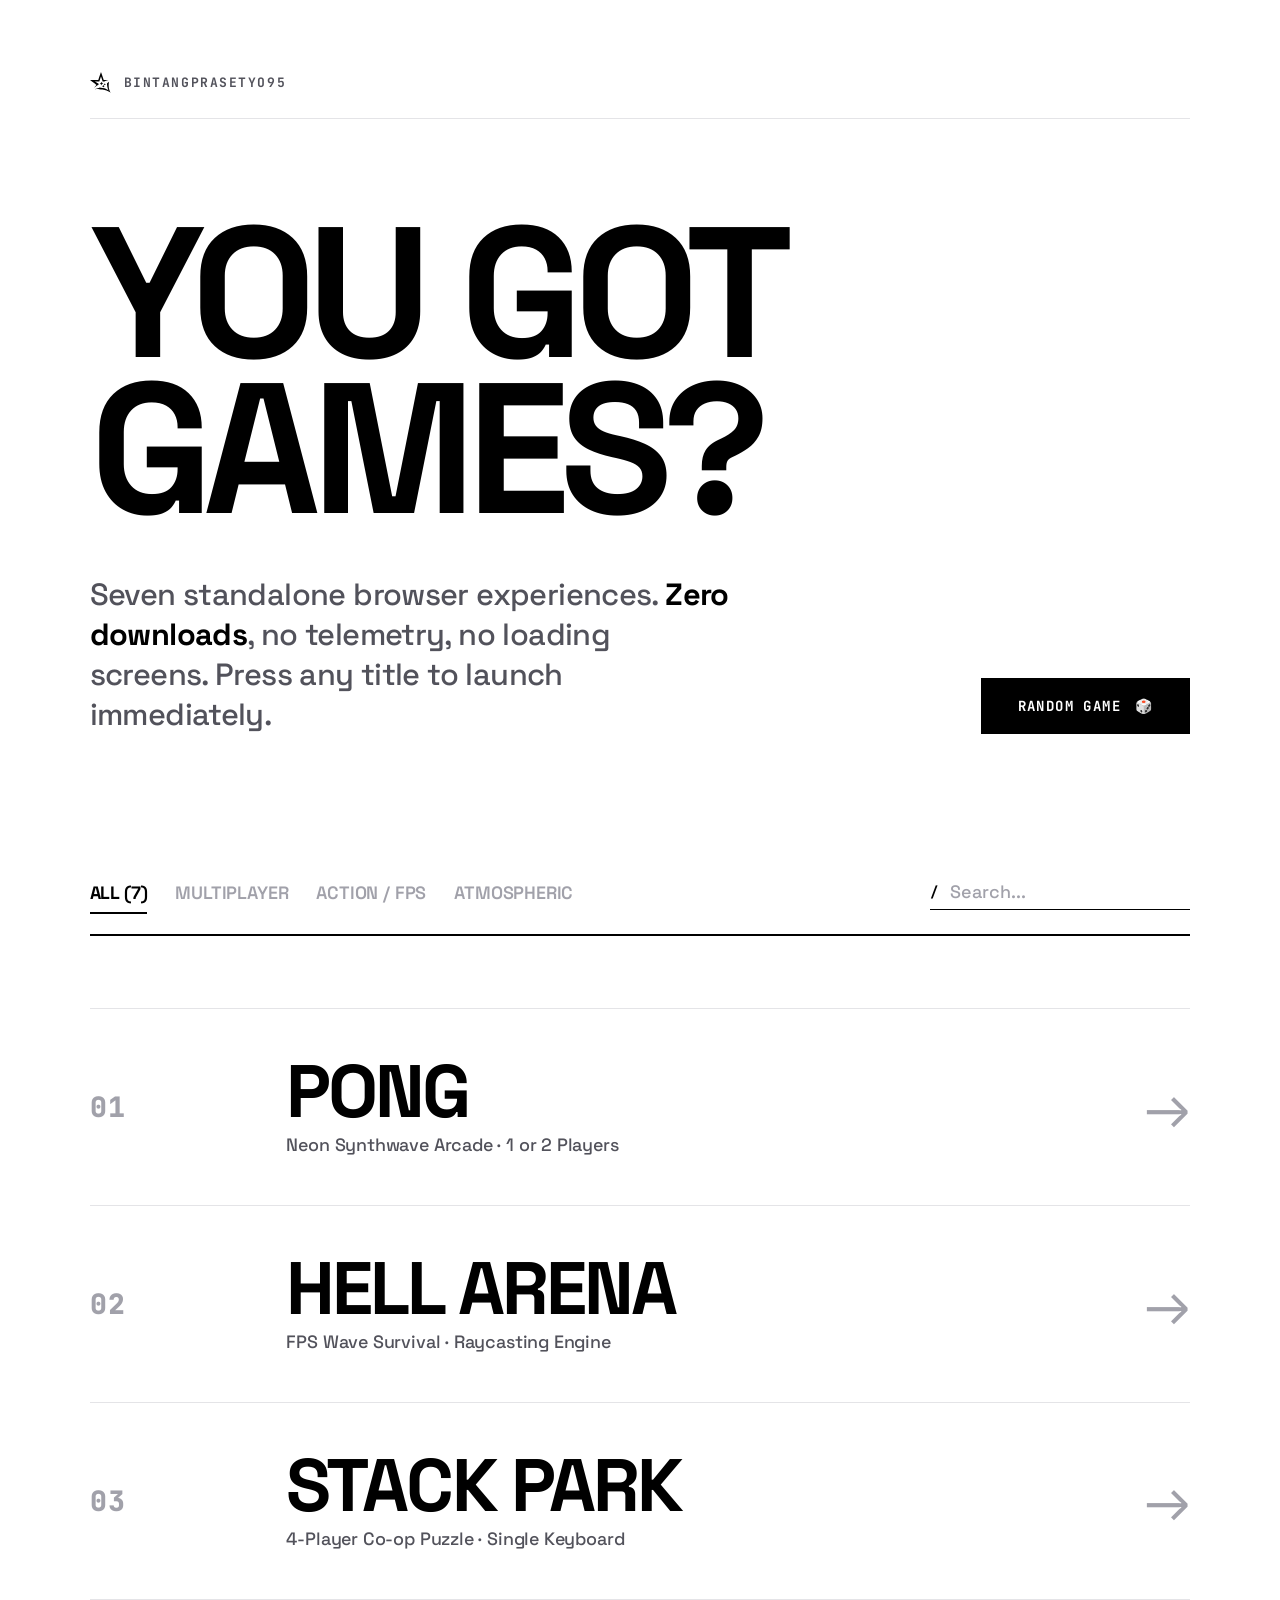
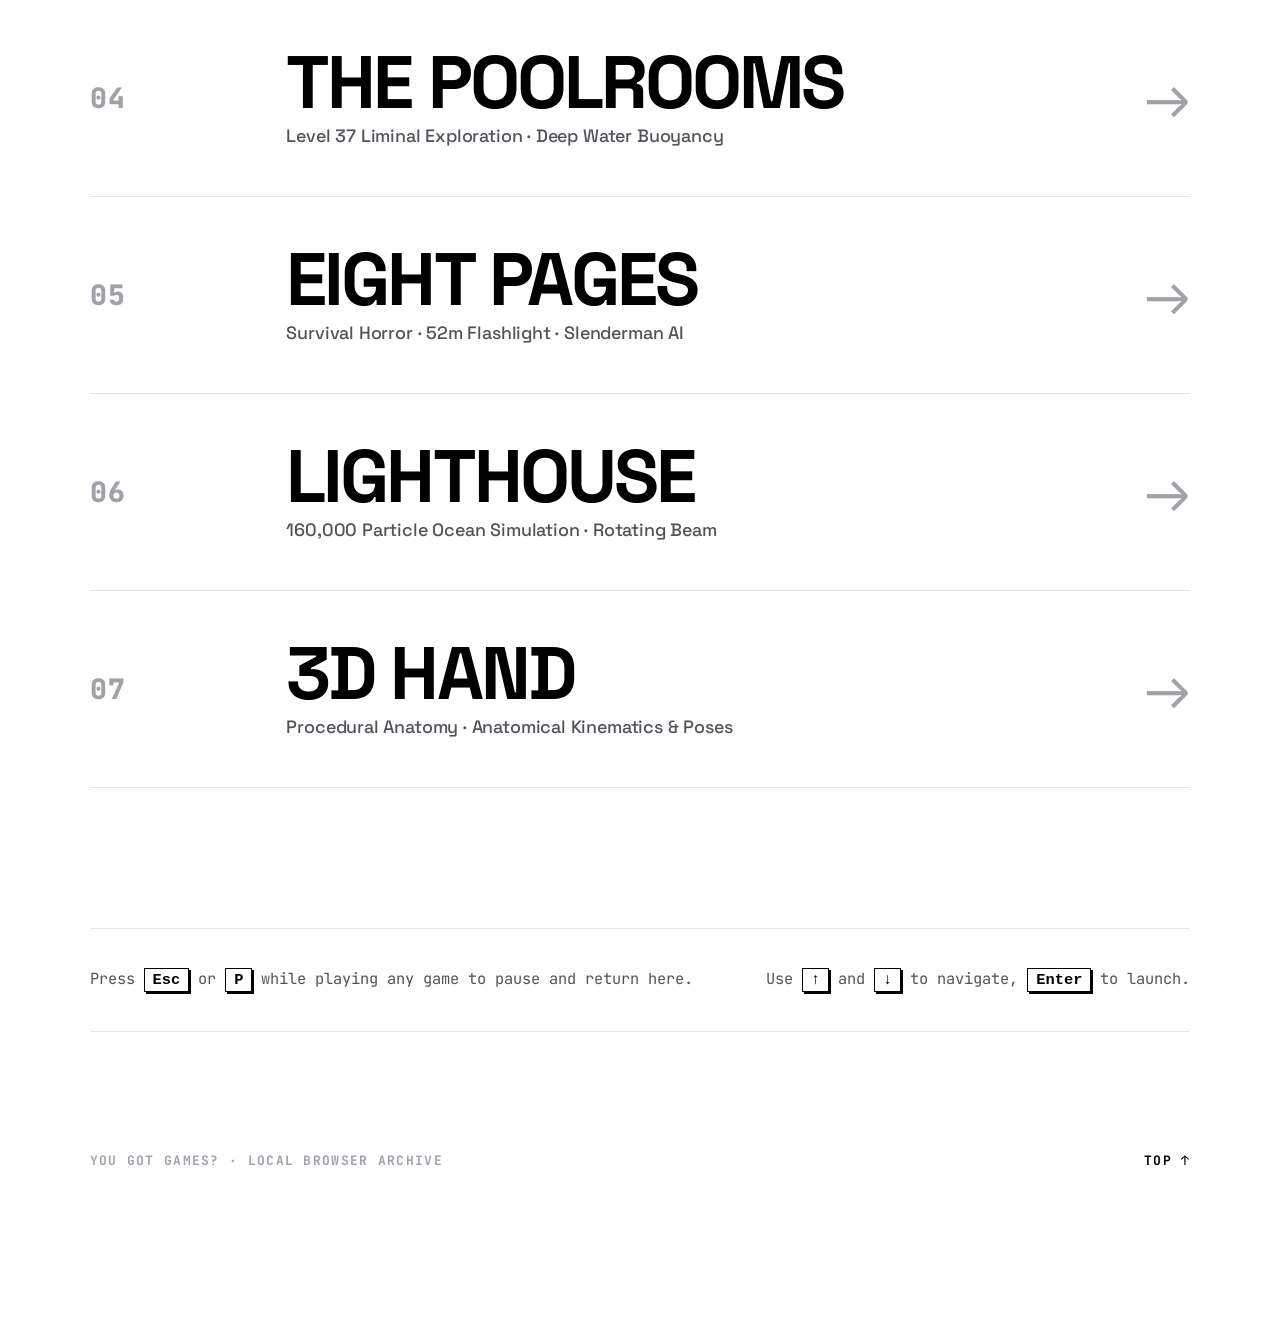
==== commit b7a01735: "Modify Pause UI" ====
--- a/index.html
+++ b/index.html
@@ -3,638 +3,479 @@
 <head>
   <meta charset="UTF-8">
   <meta name="viewport" content="width=device-width, initial-scale=1.0">
-  <title>YOU GOT GAMES — Arcade & Game Hub</title>
+  <title>YOU GOT GAMES?</title>
   <link rel="icon" type="image/svg+xml" href="icon-colored.svg">
+  
+  <!-- Typography: Space Grotesk (Monumental Display) & JetBrains Mono -->
   <link rel="preconnect" href="https://fonts.googleapis.com">
   <link rel="preconnect" href="https://fonts.gstatic.com" crossorigin>
-  <link href="https://fonts.googleapis.com/css2?family=Orbitron:wght@500;700;800;900&family=Plus+Jakarta+Sans:wght@400;500;600;700;800&family=Press+Start+2P&display=swap" rel="stylesheet">
+  <link href="https://fonts.googleapis.com/css2?family=JetBrains+Mono:wght@500;700;800&family=Space+Grotesk:wght@400;500;700;800&display=swap" rel="stylesheet">
+
   <style>
+    /* =====================================================================
+       PURE ULTRA-MINIMALIST LIGHT THEME
+       - Giant monumental typography (up to 210px)
+       - Immense whitespace & vast breathing margins
+       - Zero clutter, zero fake telemetry, zero wasted space
+       - Proud, prominent display of custom icon.svg with game gradients
+       ===================================================================== */
+
     :root {
-      --bg-dark: #080914;
-      --bg-card: rgba(18, 22, 38, 0.75);
-      --bg-card-hover: rgba(26, 32, 54, 0.9);
-      --border-subtle: rgba(255, 255, 255, 0.1);
-      --border-hover: rgba(255, 255, 255, 0.28);
-      --text-main: #f8fafc;
-      --text-muted: #94a3b8;
-      --primary-neon: #38bdf8;
-      --accent-purple: #a855f7;
-      --accent-pink: #ec4899;
-      --glow-hero: rgba(168, 85, 247, 0.4);
-    }
-
-    * {
+      --bg: #ffffff;
+      --ink: #000000;
+      --ink-secondary: #52525b;
+      --ink-muted: #a1a1aa;
+      --border: #e4e4e7;
+      --border-dark: #000000;
+      
+      --font-display: 'Space Grotesk', -apple-system, BlinkMacSystemFont, sans-serif;
+      --font-mono: 'JetBrains Mono', monospace;
+    }
+
+    *, *::before, *::after {
       box-sizing: border-box;
       margin: 0;
       padding: 0;
     }
 
+    html {
+      scroll-behavior: smooth;
+      background-color: var(--bg);
+    }
+
     body {
-      background-color: var(--bg-dark);
-      color: var(--text-main);
-      font-family: 'Plus Jakarta Sans', system-ui, -apple-system, sans-serif;
+      background-color: var(--bg);
+      color: var(--ink);
+      font-family: var(--font-display);
       min-height: 100vh;
       overflow-x: hidden;
-      position: relative;
-      selection-background-color: var(--accent-purple);
-    }
-
-    /* Ambient Cosmic Vignette */
-    body::before {
-      content: '';
-      position: fixed;
-      inset: 0;
-      background:
-        radial-gradient(circle at 50% 0%, rgba(56, 189, 248, 0.12) 0%, transparent 60%),
-        radial-gradient(circle at 10% 40%, rgba(168, 85, 247, 0.08) 0%, transparent 50%),
-        radial-gradient(circle at 90% 70%, rgba(236, 72, 153, 0.08) 0%, transparent 50%),
-        radial-gradient(circle at 50% 100%, rgba(15, 23, 42, 0.8) 0%, transparent 80%);
-      pointer-events: none;
-      z-index: 0;
-    }
-
-    /* Spread-out Background Stars Container */
-    #background-stars {
-      position: fixed;
-      inset: 0;
-      pointer-events: none;
-      z-index: 1;
-      overflow: hidden;
-    }
-
-    .bg-spread-star {
-      position: absolute;
-      opacity: 0.18;
-      animation: ambientStarFloat 10s ease-in-out infinite alternate;
-      filter: drop-shadow(0 0 10px rgba(255, 255, 255, 0.2));
-      transition: opacity 0.5s ease, transform 0.5s ease, filter 0.5s ease;
-      will-change: transform, opacity;
-    }
-
-    @keyframes ambientStarFloat {
-      0% { transform: translateY(0) rotate(0deg) scale(0.92); opacity: 0.14; }
-      50% { transform: translateY(-22px) rotate(18deg) scale(1.08); opacity: 0.32; }
-      100% { transform: translateY(14px) rotate(-14deg) scale(0.96); opacity: 0.2; }
-    }
-
-    /* Layout Wrapper */
-    .container {
-      position: relative;
-      z-index: 2;
-      max-width: 1360px;
+      line-height: 1.35;
+      -webkit-font-smoothing: antialiased;
+      -moz-osx-font-smoothing: grayscale;
+    }
+
+    /* Large Margins Container */
+    .viewport {
+      max-width: 1540px;
       margin: 0 auto;
-      padding: 48px 24px 80px;
-    }
-
-    /* Header / Hero Section */
-    header {
-      display: flex;
-      flex-direction: column;
-      align-items: center;
-      text-align: center;
-      margin-bottom: 56px;
-    }
-
-    .hero-badge-wrap {
-      position: relative;
-      width: 104px;
-      height: 104px;
-      margin-bottom: 24px;
-      display: flex;
-      align-items: center;
-      justify-content: center;
-    }
-
-    .hero-badge-glow {
-      position: absolute;
-      inset: -15px;
-      border-radius: 50%;
-      background: radial-gradient(circle, rgba(168, 85, 247, 0.6) 0%, rgba(56, 189, 248, 0.3) 40%, transparent 70%);
-      animation: heroGlowPulse 3.5s ease-in-out infinite alternate;
-      pointer-events: none;
-    }
-
-    @keyframes heroGlowPulse {
-      0% { transform: scale(0.85); opacity: 0.6; }
-      100% { transform: scale(1.35); opacity: 1; }
-    }
-
-    .hero-star-icon {
+      padding: 72px 7vw 160px;
+    }
+
+    /* Top Utility Bar: Simple, Clean, Non-intrusive */
+    .top-bar {
+      display: flex;
+      justify-content: space-between;
+      align-items: center;
+      margin-bottom: 96px;
+      padding-bottom: 24px;
+      border-bottom: 1px solid var(--border);
+      font-family: var(--font-mono);
+      font-size: 13px;
+      font-weight: 700;
+      letter-spacing: 0.12em;
+      text-transform: uppercase;
+      color: var(--ink-secondary);
+    }
+
+    .top-bar-left {
+      display: flex;
+      align-items: center;
+      gap: 12px;
+    }
+
+    .top-bar-star {
+      width: 22px;
+      height: 22px;
+      display: inline-block;
+      vertical-align: middle;
+    }
+
+    .top-bar-star svg {
       width: 100%;
       height: 100%;
-      filter: drop-shadow(0 8px 30px rgba(168, 85, 247, 0.7));
-      animation: heroStarFloat 4s ease-in-out infinite alternate;
-    }
-
-    @keyframes heroStarFloat {
-      0% { transform: translateY(0) rotate(-3deg) scale(0.98); }
-      50% { transform: translateY(-10px) rotate(4deg) scale(1.04); }
-      100% { transform: translateY(5px) rotate(-2deg) scale(1); }
-    }
-
-    .site-title {
-      font-family: 'Orbitron', monospace, sans-serif;
-      font-size: clamp(38px, 6.5vw, 68px);
-      font-weight: 900;
-      letter-spacing: 0.12em;
+    }
+
+    .top-status-dot {
+      width: 8px;
+      height: 8px;
+      background: #000000;
+      border-radius: 50%;
+    }
+
+    /* =====================================================================
+       HERO: MONUMENTAL TYPOGRAPHY & PROMINENT HERO ICON
+       ===================================================================== */
+    .hero-section {
+      margin-bottom: 140px;
+    }
+
+    .hero-top-row {
+      display: flex;
+      align-items: flex-start;
+      justify-content: space-between;
+      gap: 40px;
+      margin-bottom: 32px;
+      flex-wrap: wrap;
+    }
+
+    /* The User's Hero Icon: Large, Proud, Radiant */
+    .hero-icon-container {
+      width: clamp(96px, 10vw, 130px);
+      height: clamp(96px, 10vw, 130px);
+      flex-shrink: 0;
+      display: flex;
+      align-items: center;
+      justify-content: center;
+      animation: heroFloat 8s ease-in-out infinite alternate;
+      cursor: pointer;
+      transition: transform 0.4s cubic-bezier(0.16, 1, 0.3, 1);
+    }
+
+    .hero-icon-container:hover {
+      transform: scale(1.12) rotate(12deg);
+    }
+
+    .hero-icon-container svg {
+      width: 100%;
+      height: 100%;
+      filter: drop-shadow(0 12px 28px rgba(0, 0, 0, 0.16));
+    }
+
+    @keyframes heroFloat {
+      0% { transform: translateY(0px) rotate(0deg); }
+      100% { transform: translateY(-10px) rotate(6deg); }
+    }
+
+    /* Monumental Title: LARGER AND BIGGER */
+    .monumental-title {
+      font-size: clamp(68px, 14.5vw, 210px);
+      font-weight: 800;
+      line-height: 0.84;
+      letter-spacing: -0.05em;
       text-transform: uppercase;
-      line-height: 1.1;
-      margin-bottom: 16px;
-      background: linear-gradient(135deg, #ffffff 0%, #38bdf8 35%, #c084fc 70%, #f472b6 100%);
-      -webkit-background-clip: text;
-      -webkit-text-fill-color: transparent;
-      background-clip: text;
-      text-shadow: 0 0 40px rgba(168, 85, 247, 0.35);
-    }
-
-    .site-subtitle {
-      font-size: clamp(16px, 2.2vw, 20px);
+      color: var(--ink);
+      word-break: break-word;
+    }
+
+    .hero-bottom-row {
+      display: flex;
+      justify-content: space-between;
+      align-items: flex-end;
+      margin-top: 48px;
+      gap: 32px;
+      flex-wrap: wrap;
+    }
+
+    .hero-subtitle {
+      font-size: clamp(20px, 2.4vw, 32px);
       font-weight: 500;
-      color: var(--text-muted);
-      max-width: 680px;
-      line-height: 1.6;
-      margin-bottom: 28px;
-    }
-
-    .hero-meta-bar {
-      display: flex;
-      align-items: center;
-      gap: 16px;
-      flex-wrap: wrap;
-      justify-content: center;
-      font-size: 13px;
-      font-weight: 600;
-      letter-spacing: 0.06em;
-      text-transform: uppercase;
-      color: #cbd5e1;
-    }
-
-    .meta-tag {
+      color: var(--ink-secondary);
+      max-width: 32ch;
+      line-height: 1.3;
+      letter-spacing: -0.02em;
+    }
+
+    .hero-subtitle strong {
+      color: var(--ink);
+      font-weight: 700;
+    }
+
+    /* Tactile Minimalist Action Button */
+    .btn-minimal {
       display: inline-flex;
       align-items: center;
-      gap: 6px;
-      padding: 6px 16px;
-      background: rgba(255, 255, 255, 0.06);
-      border: 1px solid rgba(255, 255, 255, 0.12);
-      border-radius: 9999px;
-      backdrop-filter: blur(10px);
-    }
-
-    .meta-tag-dot {
-      width: 7px;
-      height: 7px;
-      border-radius: 50%;
-      background: #10b981;
-      box-shadow: 0 0 8px #10b981;
-    }
-
-    .hero-actions {
-      display: flex;
       gap: 14px;
-      margin-top: 28px;
-      flex-wrap: wrap;
-      justify-content: center;
-    }
-
-    .btn-surprise {
-      display: inline-flex;
-      align-items: center;
-      gap: 9px;
-      padding: 12px 26px;
-      background: linear-gradient(135deg, #a855f7, #ec4899);
-      color: #fff;
-      font-family: inherit;
+      padding: 18px 36px;
+      background: var(--ink);
+      color: var(--bg);
+      font-family: var(--font-mono);
       font-size: 14px;
       font-weight: 700;
-      letter-spacing: 0.05em;
+      letter-spacing: 0.1em;
       text-transform: uppercase;
-      border-radius: 9999px;
+      text-decoration: none;
+      border: 1px solid var(--ink);
+      cursor: pointer;
+      transition: all 0.2s cubic-bezier(0.16, 1, 0.3, 1);
+    }
+
+    .btn-minimal:hover {
+      background: var(--bg);
+      color: var(--ink);
+      transform: translateY(-2px);
+      box-shadow: 4px 4px 0px var(--ink);
+    }
+
+    .btn-minimal:active {
+      transform: translateY(1px);
+      box-shadow: none;
+    }
+
+    /* =====================================================================
+       MINIMAL CONTROLS: CLEAN FILTER & SEARCH (No Wasted Space)
+       ===================================================================== */
+    .filter-bar {
+      display: flex;
+      justify-content: space-between;
+      align-items: center;
+      gap: 24px;
+      margin-bottom: 72px;
+      padding-bottom: 24px;
+      border-bottom: 2px solid var(--ink);
+      flex-wrap: wrap;
+    }
+
+    .filter-options {
+      display: flex;
+      gap: 28px;
+      flex-wrap: wrap;
+    }
+
+    .filter-link {
+      background: none;
       border: none;
+      font-family: var(--font-display);
+      font-size: clamp(16px, 1.4vw, 20px);
+      font-weight: 600;
+      color: var(--ink-muted);
       cursor: pointer;
-      box-shadow: 0 4px 20px rgba(168, 85, 247, 0.45);
-      transition: all 0.25s cubic-bezier(0.16, 1, 0.3, 1);
-    }
-
-    .btn-surprise:hover {
-      transform: translateY(-2px) scale(1.03);
-      box-shadow: 0 8px 30px rgba(236, 72, 153, 0.6);
-      filter: brightness(1.1);
-    }
-
-    .btn-surprise:active {
-      transform: translateY(0) scale(0.98);
-    }
-
-    /* Controls Bar: Filter Tags & Search */
-    .controls-wrapper {
-      background: rgba(15, 19, 34, 0.7);
-      border: 1px solid var(--border-subtle);
-      border-radius: 24px;
-      backdrop-filter: blur(14px);
-      -webkit-backdrop-filter: blur(14px);
-      padding: 18px 24px;
-      margin-bottom: 44px;
+      text-transform: uppercase;
+      letter-spacing: -0.01em;
+      transition: color 0.15s ease;
+      padding: 4px 0;
+      position: relative;
+    }
+
+    .filter-link:hover {
+      color: var(--ink);
+    }
+
+    .filter-link.active {
+      color: var(--ink);
+      font-weight: 800;
+    }
+
+    .filter-link.active::after {
+      content: '';
+      position: absolute;
+      left: 0;
+      right: 0;
+      bottom: -6px;
+      height: 2px;
+      background: var(--ink);
+    }
+
+    .search-wrap {
+      display: flex;
+      align-items: center;
+      gap: 12px;
+      border-bottom: 1px solid var(--border-dark);
+      padding: 6px 0;
+      min-width: 260px;
+    }
+
+    .search-icon {
+      font-family: var(--font-mono);
+      font-size: 14px;
+      font-weight: 700;
+      color: var(--ink);
+    }
+
+    .search-input {
+      background: transparent;
+      border: none;
+      outline: none;
+      font-family: var(--font-display);
+      font-size: 18px;
+      font-weight: 500;
+      color: var(--ink);
+      width: 100%;
+    }
+
+    .search-input::placeholder {
+      color: var(--ink-muted);
+    }
+
+    /* =====================================================================
+       GAMES LIST: MASSIVE TEXT, VAST SPACING, PROMINENT ICONS
+       ===================================================================== */
+    .games-list {
+      display: flex;
+      flex-direction: column;
+      margin-bottom: 140px;
+    }
+
+    /* Individual Game Row */
+    .game-row {
+      position: relative;
       display: flex;
       align-items: center;
       justify-content: space-between;
-      gap: 20px;
-      flex-wrap: wrap;
-      box-shadow: 0 10px 30px rgba(0, 0, 0, 0.35);
-    }
-
-    .filter-tags {
-      display: flex;
-      align-items: center;
-      gap: 8px;
-      flex-wrap: wrap;
-    }
-
-    .filter-btn {
-      appearance: none;
-      border: 1px solid rgba(255, 255, 255, 0.12);
-      background: rgba(255, 255, 255, 0.05);
-      color: #94a3b8;
-      font-family: inherit;
-      font-size: 13px;
-      font-weight: 600;
-      padding: 8px 16px;
-      border-radius: 9999px;
-      cursor: pointer;
-      transition: all 0.2s ease;
-      user-select: none;
-    }
-
-    .filter-btn:hover {
-      background: rgba(255, 255, 255, 0.12);
-      color: #ffffff;
-      border-color: rgba(255, 255, 255, 0.25);
-    }
-
-    .filter-btn.active {
-      background: linear-gradient(135deg, rgba(56, 189, 248, 0.25), rgba(168, 85, 247, 0.25));
-      border-color: #38bdf8;
-      color: #ffffff;
-      box-shadow: 0 0 14px rgba(56, 189, 248, 0.35);
-    }
-
-    .search-box-wrap {
-      position: relative;
-      flex: 1;
-      min-width: 240px;
-      max-width: 380px;
-    }
-
-    .search-input {
-      width: 100%;
-      background: rgba(10, 12, 22, 0.85);
-      border: 1px solid rgba(255, 255, 255, 0.14);
-      color: #fff;
-      font-family: inherit;
-      font-size: 14px;
-      padding: 10px 18px 10px 42px;
-      border-radius: 9999px;
-      outline: none;
-      transition: all 0.2s ease;
-    }
-
-    .search-input:focus {
-      border-color: #38bdf8;
-      box-shadow: 0 0 16px rgba(56, 189, 248, 0.35);
-      background: rgba(15, 18, 32, 0.95);
-    }
-
-    .search-icon {
-      position: absolute;
-      left: 14px;
-      top: 50%;
-      transform: translateY(-50%);
-      color: #64748b;
-      pointer-events: none;
-      font-size: 16px;
-    }
-
-    .games-counter {
-      font-size: 13px;
-      font-weight: 600;
-      color: #64748b;
-      white-space: nowrap;
-    }
-
-    /* Games Showcase Grid (Spreaded Out) */
-    .games-grid {
-      display: grid;
-      grid-template-columns: repeat(auto-fill, minmax(360px, 1fr));
       gap: 32px;
-      margin-bottom: 60px;
-    }
-
-    @media (max-width: 480px) {
-      .games-grid {
-        grid-template-columns: 1fr;
-      }
-    }
-
-    /* Individual Game Card */
-    .game-card {
-      position: relative;
-      background: var(--bg-card);
-      border: 1px solid var(--border-subtle);
-      border-radius: 24px;
-      overflow: hidden;
-      display: flex;
-      flex-direction: column;
-      transition: all 0.35s cubic-bezier(0.16, 1, 0.3, 1);
-      backdrop-filter: blur(16px);
-      -webkit-backdrop-filter: blur(16px);
+      padding: 48px 0;
+      border-bottom: 1px solid var(--border);
       text-decoration: none;
       color: inherit;
-      box-shadow: 0 10px 30px rgba(0, 0, 0, 0.4);
-    }
-
-    .game-card:hover {
-      background: var(--bg-card-hover);
-      border-color: var(--card-border-glow, var(--border-hover));
-      transform: translateY(-8px) scale(1.015);
-      box-shadow: 0 20px 45px rgba(0, 0, 0, 0.6), 0 0 35px var(--card-glow, rgba(255, 255, 255, 0.15));
-    }
-
-    /* Card Top Banner / Visual Header */
-    .card-banner {
-      position: relative;
-      height: 190px;
-      background: var(--card-banner-bg, #111827);
+      transition: all 0.25s cubic-bezier(0.16, 1, 0.3, 1);
+    }
+
+    .game-row:first-child {
+      border-top: 1px solid var(--border);
+    }
+
+    .game-row:hover {
+      padding-left: 20px;
+      border-bottom-color: var(--ink);
+    }
+
+    .game-left {
+      display: flex;
+      align-items: center;
+      gap: clamp(24px, 3.5vw, 56px);
+      flex: 1;
+      min-width: 0;
+    }
+
+    /* Game Number */
+    .game-num {
+      font-family: var(--font-mono);
+      font-size: clamp(20px, 2.2vw, 32px);
+      font-weight: 800;
+      color: var(--ink-muted);
+      letter-spacing: 0.05em;
+      flex-shrink: 0;
+      transition: color 0.2s ease;
+    }
+
+    .game-row:hover .game-num {
+      color: var(--ink);
+    }
+
+    /* The User's Game Icon: Prominent, Big, Dynamic */
+    .game-icon-box {
+      width: clamp(56px, 5.5vw, 84px);
+      height: clamp(56px, 5.5vw, 84px);
+      flex-shrink: 0;
       display: flex;
       align-items: center;
       justify-content: center;
-      overflow: hidden;
-      border-bottom: 1px solid rgba(255, 255, 255, 0.08);
-    }
-
-    .banner-ambient-glow {
-      position: absolute;
-      inset: 0;
-      background: var(--card-ambient-gradient);
-      opacity: 0.4;
-      transition: opacity 0.35s ease, transform 0.5s ease;
-    }
-
-    .game-card:hover .banner-ambient-glow {
-      opacity: 0.75;
-      transform: scale(1.1);
-    }
-
-    /* Background decorative pattern in banner */
-    .banner-grid-overlay {
-      position: absolute;
-      inset: 0;
-      background-image:
-        linear-gradient(to right, rgba(255, 255, 255, 0.04) 1px, transparent 1px),
-        linear-gradient(to bottom, rgba(255, 255, 255, 0.04) 1px, transparent 1px);
-      background-size: 24px 24px;
-      opacity: 0.6;
-    }
-
-    /* Star Icon Badge (Featuring icon.svg with game-specific gradient!) */
-    .card-icon-badge {
-      position: relative;
-      z-index: 2;
-      width: 76px;
-      height: 76px;
-      display: flex;
-      align-items: center;
-      justify-content: center;
-      transition: transform 0.4s cubic-bezier(0.16, 1, 0.3, 1), filter 0.4s ease;
-      filter: drop-shadow(0 6px 18px var(--card-glow));
-    }
-
-    .card-icon-badge svg {
+      transition: transform 0.3s cubic-bezier(0.16, 1, 0.3, 1);
+    }
+
+    .game-row:hover .game-icon-box {
+      transform: scale(1.18) rotate(8deg);
+    }
+
+    .game-icon-box svg {
       width: 100%;
       height: 100%;
-      display: block;
-    }
-
-    .game-card:hover .card-icon-badge {
-      transform: scale(1.15) rotate(6deg);
-      filter: drop-shadow(0 10px 28px var(--card-glow));
-    }
-
-    /* Category Tag in Banner Corner */
-    .card-category-chip {
-      position: absolute;
-      top: 16px;
-      right: 16px;
-      z-index: 3;
-      font-size: 11px;
-      font-weight: 700;
-      letter-spacing: 0.06em;
+      filter: drop-shadow(0 4px 14px rgba(0, 0, 0, 0.12));
+    }
+
+    /* Game Title & Subtitle: LARGER AND BIGGER */
+    .game-title-group {
+      display: flex;
+      flex-direction: column;
+      gap: 6px;
+      min-width: 0;
+    }
+
+    .game-title {
+      font-size: clamp(38px, 5.8vw, 88px);
+      font-weight: 800;
+      line-height: 0.94;
+      letter-spacing: -0.04em;
       text-transform: uppercase;
-      padding: 4px 12px;
-      border-radius: 9999px;
-      background: rgba(10, 14, 26, 0.85);
-      border: 1px solid rgba(255, 255, 255, 0.15);
-      backdrop-filter: blur(8px);
-      color: #e2e8f0;
-    }
-
-    .card-mode-badge {
-      position: absolute;
-      bottom: 14px;
-      left: 16px;
-      z-index: 3;
-      font-size: 11px;
-      font-weight: 600;
-      color: #cbd5e1;
-      background: rgba(0, 0, 0, 0.6);
-      padding: 3px 10px;
-      border-radius: 6px;
-      border: 1px solid rgba(255, 255, 255, 0.08);
-    }
-
-    /* Card Content Area */
-    .card-body {
-      padding: 24px;
-      display: flex;
-      flex-direction: column;
-      flex: 1;
-    }
-
-    .card-title {
-      font-family: 'Orbitron', sans-serif;
-      font-size: 22px;
-      font-weight: 800;
-      letter-spacing: 0.04em;
-      margin-bottom: 8px;
-      color: #ffffff;
-      display: flex;
-      align-items: center;
+      color: var(--ink);
+      transition: transform 0.2s ease;
+    }
+
+    .game-sub {
+      font-size: clamp(15px, 1.4vw, 20px);
+      font-weight: 500;
+      color: var(--ink-secondary);
+      letter-spacing: -0.01em;
+    }
+
+    /* Game Right: Arrow and Action */
+    .game-right {
+      display: flex;
+      align-items: center;
+      gap: 24px;
+      flex-shrink: 0;
+    }
+
+    .game-arrow {
+      font-size: clamp(32px, 4.5vw, 64px);
+      font-weight: 400;
+      color: var(--ink-muted);
+      transition: all 0.25s cubic-bezier(0.16, 1, 0.3, 1);
+    }
+
+    .game-row:hover .game-arrow {
+      color: var(--ink);
+      transform: translateX(12px);
+    }
+
+    /* =====================================================================
+       BOTTOM SECTION: VAST BLANK SPACES, MINIMAL INSTRUCTIONS
+       ===================================================================== */
+    .bottom-note {
+      margin-bottom: 120px;
+      padding: 40px 0;
+      border-top: 1px solid var(--border);
+      border-bottom: 1px solid var(--border);
+      display: flex;
       justify-content: space-between;
-    }
-
-    .card-description {
-      font-size: 14px;
-      color: var(--text-muted);
-      line-height: 1.6;
-      margin-bottom: 20px;
-      flex: 1;
-    }
-
-    /* Controls & Features Pill Bar */
-    .card-meta-list {
-      display: flex;
-      flex-wrap: wrap;
-      gap: 8px;
-      margin-bottom: 22px;
-    }
-
-    .card-pill {
-      font-size: 11px;
-      font-weight: 600;
-      letter-spacing: 0.03em;
-      color: #94a3b8;
-      background: rgba(255, 255, 255, 0.05);
-      border: 1px solid rgba(255, 255, 255, 0.08);
-      border-radius: 8px;
-      padding: 4px 10px;
-      display: flex;
-      align-items: center;
-      gap: 5px;
-    }
-
-    .card-pill kbd {
-      background: rgba(255, 255, 255, 0.12);
-      border-radius: 4px;
-      padding: 1px 5px;
-      font-size: 10px;
-      color: #fff;
-    }
-
-    /* Action Play Button */
-    .card-play-btn {
-      width: 100%;
-      padding: 13px 20px;
-      border-radius: 14px;
-      border: none;
-      font-family: 'Orbitron', sans-serif;
-      font-size: 13px;
-      font-weight: 800;
-      letter-spacing: 0.08em;
-      text-transform: uppercase;
-      cursor: pointer;
-      color: #ffffff;
-      background: linear-gradient(135deg, rgba(255, 255, 255, 0.1), rgba(255, 255, 255, 0.05));
-      border: 1px solid rgba(255, 255, 255, 0.16);
-      display: flex;
-      align-items: center;
-      justify-content: center;
-      gap: 8px;
-      transition: all 0.25s cubic-bezier(0.16, 1, 0.3, 1);
-    }
-
-    .game-card:hover .card-play-btn {
-      background: var(--card-btn-gradient, linear-gradient(135deg, #38bdf8, #818cf8));
-      border-color: transparent;
-      box-shadow: 0 4px 20px var(--card-glow);
-      transform: translateY(-2px);
-    }
-
-    .card-play-btn span {
-      transition: transform 0.2s ease;
-    }
-
-    .game-card:hover .card-play-btn span {
-      transform: translateX(4px);
-    }
-
-    /* Tips / Info Banner */
-    .hub-info-banner {
-      background: linear-gradient(135deg, rgba(168, 85, 247, 0.12), rgba(56, 189, 248, 0.08));
-      border: 1px solid rgba(168, 85, 247, 0.25);
-      border-radius: 20px;
-      padding: 24px 32px;
-      display: flex;
-      align-items: center;
-      gap: 24px;
-      margin-bottom: 60px;
-      backdrop-filter: blur(12px);
-    }
-
-    .hub-info-icon {
-      width: 48px;
-      height: 48px;
-      flex-shrink: 0;
-      filter: drop-shadow(0 0 12px rgba(168, 85, 247, 0.5));
-    }
-
-    .hub-info-text h3 {
-      font-family: 'Orbitron', sans-serif;
-      font-size: 16px;
-      font-weight: 700;
-      letter-spacing: 0.05em;
-      margin-bottom: 6px;
-      color: #fff;
-    }
-
-    .hub-info-text p {
-      font-size: 14px;
-      color: #94a3b8;
-      line-height: 1.5;
-    }
-
-    .hub-info-text kbd {
-      background: rgba(255, 255, 255, 0.12);
-      border: 1px solid rgba(255, 255, 255, 0.2);
-      padding: 2px 7px;
-      border-radius: 4px;
-      color: #fff;
-      font-size: 12px;
-      font-weight: 600;
-    }
-
-    /* Footer */
-    footer {
-      border-top: 1px solid var(--border-subtle);
-      padding-top: 36px;
-      display: flex;
-      align-items: center;
-      justify-content: space-between;
-      color: #64748b;
-      font-size: 13px;
+      align-items: center;
+      font-family: var(--font-mono);
+      font-size: clamp(13px, 1.2vw, 16px);
+      color: var(--ink-secondary);
       flex-wrap: wrap;
       gap: 16px;
     }
 
+    .bottom-note kbd {
+      background: var(--bg);
+      border: 1px solid var(--border-dark);
+      color: var(--ink);
+      padding: 2px 8px;
+      font-weight: 700;
+      box-shadow: 2px 2px 0px var(--border-dark);
+    }
+
+    /* Minimalist Footer */
+    footer {
+      display: flex;
+      justify-content: space-between;
+      align-items: center;
+      font-family: var(--font-mono);
+      font-size: 13px;
+      font-weight: 700;
+      letter-spacing: 0.1em;
+      text-transform: uppercase;
+      color: var(--ink-muted);
+      flex-wrap: wrap;
+      gap: 16px;
+    }
+
     footer a {
-      color: #94a3b8;
+      color: var(--ink);
       text-decoration: none;
-      transition: color 0.2s ease;
+      transition: opacity 0.2s ease;
     }
 
     footer a:hover {
-      color: #38bdf8;
-    }
-
-    .footer-star-bullet {
-      width: 14px;
-      height: 14px;
-      display: inline-block;
-      vertical-align: middle;
-      margin: 0 4px;
-    }
-
-    /* No search results state */
+      opacity: 0.6;
+    }
+
     #no-results {
       display: none;
-      grid-column: 1 / -1;
+      padding: 100px 0;
       text-align: center;
-      padding: 60px 20px;
-      color: var(--text-muted);
-    }
-
-    #no-results h3 {
-      font-family: 'Orbitron', sans-serif;
-      font-size: 20px;
-      color: #fff;
-      margin-bottom: 8px;
+      font-size: 24px;
+      font-weight: 700;
+      color: var(--ink-muted);
     }
   </style>
 </head>
@@ -642,467 +483,356 @@
 
   <!-- Reusable SVG Star Symbol from icon.svg -->
   <svg style="display: none;" xmlns="http://www.w3.org/2000/svg">
-    <symbol id="star-icon" viewBox="0 0 200 200">
+    <symbol id="star-path" viewBox="0 0 200 200">
       <path fill-rule="evenodd" d="M 33.2608789622268,149.7963776520648 A 25.17052382335184,103.73843372983761 59.891247 0,1 49.965078540340485,134.8178692216952 L 44.834624047034,134.8178692216952 L 33.2608789622268,149.7963776520648 M 50.659657478899916,127.27944069740559 L 44.834624047034,134.8178692216952 L 49.965078540340485,134.8178692216952 A 25.17052382335184,103.73843372983761 59.891247 0,1 52.54925836464416,132.755650750632 L 50.659657478899916,127.27944069740559 L 52.54925836464416,132.755650750632 A 25.17052382335184,103.73843372983761 59.891247 0,1 65.95421071044913,122.7667239656696 L 58.560741824553446,117.0533551703264 L 50.659657478899916,127.27944069740559 M 99.99981811713519,1.3965582468244975e-06 L 92.85580501989439,20.706222533318318 L 84.72268157144127,44.27988476201336 L 75.22601231950279,71.8033165093536 L 45.80785310857736,71.8033165093536 L 31.518798030143916,71.8033165093536 L 18.5384813560156,71.8033165093536 L -4.2095665619967804e-08,71.8033165093536 L 17.7737271793652,85.5371231624168 L 42.9767797933216,105.01143815090157 L 58.560741824553446,117.05335517032637 L 65.95421071044913,122.76672396566957 A 25.17052382335184,103.73843372983761 59.891247 0,1 71.42222339346192,118.97625799646556 A 25.17052382335184,103.73843372983761 59.891247 0,1 81.40089603152472,112.41105655128399 A 25.17052382335184,103.73843372983761 59.891247 0,1 81.98073656753577,112.04276962227996 A 25.17052382335184,103.73843372983761 59.891247 0,1 84.83639604612625,110.24741668720316 L 77.63757257605216,106.07328009060157 L 52.62762899051337,91.57063544404639 L 42.22278330215225,85.5371231624168 L 50.54594300421496,85.5371231624168 L 70.48792242386521,85.5371231624168 L 84.72319403098184,85.5371231624168 L 89.46128392661944,71.8033165093536 L 95.9614287818096,52.96416290681831 L 99.97318409807359,41.33561042283086 L 106.9025787432408,61.41844782211519 L 110.4855927641976,71.80331650935358 L 115.22368265983519,85.53712316241678 L 129.51223419968719,85.53712316241678 L 130.6150530782784,85.53712316241678 A 25.17052382335184,103.73843372983761 59.891247 0,1 135.363897685744,83.41035659603199 A 25.17052382335184,103.73843372983761 59.891247 0,1 152.57007864232241,76.50453310729517 A 25.17052382335184,103.73843372983761 59.891247 0,1 167.3882675251288,71.80331650935358 L 154.19229558523358,71.80331650935358 L 124.7741443040496,71.80331650935358 L 107.117712628508,20.628876826530245 L 99.99981811713519,1.3965582468244975e-06 M 156.60853,128.49552 A 95.595317,53.673533 88.408395 0,0 160.88217,147.06699 A 43.958293,16.620079 0.21703807 0,1 162.21077,150.55205 A 43.958293,16.620079 0.21703807 0,1 161.98546,150.57635000000002 A 95.595317,53.673533 88.408395 0,0 162.29344999999998,151.49877 A 95.595317,53.673533 88.408395 0,0 162.31824999999998,151.57267000000002 A 95.595317,53.673533 88.408395 0,0 169.15968999999998,167.80992 A 108.99035,60.91247 1.5775816 0,1 169.29043,167.91276 A 16.620079,43.958293 0.21703807 0,1 169.23872999999998,167.96186 A 95.595317,53.673533 88.408395 0,1 169.15962999999996,167.80993 A 108.99035,60.91247 1.5775816 0,0 156.52163999999996,159.47297 A 108.99035,60.91247 1.5775816 0,0 153.28772999999995,157.74491 A 108.99035,60.91247 1.5775816 0,0 151.66560999999996,156.92688 A 108.99035,60.91247 1.5775816 0,0 149.11640999999995,155.70266 A 108.99035,60.91247 1.5775816 0,0 145.89644999999996,154.25624000000002 A 108.99035,60.91247 1.5775816 0,0 131.15419999999995,148.83796 A 43.958293,16.620079 0.21703807 0,1 123.71072999999994,146.86909 A 43.958293,16.620079 0.21703807 0,1 122.25241999999994,146.37093 A 108.99035,60.91247 1.5775816 0,0 113.21316999999995,144.39121 A 108.99035,60.91247 1.5775816 0,0 86.63236799999996,141.25548 A 24.965841,95.405174 64.039403 0,1 84.24956799999995,142.22390000000001 A 24.965841,95.405174 64.039403 0,1 77.47013699999995,144.86146000000002 A 24.965841,95.405174 64.039403 0,1 37.45552499999995,156.04941000000002 A 122.7887,49.846216 4.5754829 0,1 75.97617099999995,155.41172000000003 A 122.7887,49.846216 4.5754829 0,1 84.19013999999996,155.93779000000004 A 122.7887,49.846216 4.5754829 0,1 114.37227999999996,159.83833000000004 A 122.7887,49.846216 4.5754829 0,1 127.03868999999996,162.46349000000004 A 122.7887,49.846216 4.5754829 0,1 139.58778999999996,165.73202000000003 A 122.7887,49.846216 4.5754829 0,1 143.76686999999995,166.98621000000003 A 122.7887,49.846216 4.5754829 0,1 149.24766999999994,168.77215000000004 A 122.7887,49.846216 4.5754829 0,1 178.08104999999995,181.75688000000005 A 122.7887,49.846216 4.5754829 0,1 185.56585999999996,186.72196000000005 A 122.7887,49.846216 4.5754829 0,1 190.03742999999997,190.29590000000005 A 53.673533,95.595317 6.6074741 0,1 174.65748999999997,159.55979000000005 A 53.673533,95.595317 6.6074741 0,1 172.26021999999998,149.20538000000005 A 53.673533,95.595317 6.6074741 0,1 171.39101999999997,143.99950000000004 A 53.673533,95.595317 6.6074741 0,1 170.52646999999996,136.87642000000005 A 43.958293,16.620079 0.21703807 0,0 156.60845999999995,128.49554000000006 L 156.60853,128.49552 M 172.33057,88.672107 A 24.965841,95.405174 64.039403 0,1 154.40091,103.99468999999999 A 95.595317,53.673533 88.408395 0,0 154.56473,109.11064999999999 A 95.595317,53.673533 88.408395 0,0 155.19362999999998,117.75974 A 95.595317,53.673533 88.408395 0,0 155.29491,118.75605999999999 A 16.620079,43.958293 0.21703807 0,1 155.64011,121.78119999999998 A 95.595317,53.673533 88.408395 0,0 156.60853,128.49551999999997 A 43.958293,16.620079 0.21703807 0,1 170.52654,136.87639999999996 A 53.673533,95.595317 6.6074741 0,1 169.83873,119.15241999999996 A 53.673533,95.595317 6.6074741 0,1 170.5932,105.81317999999996 A 53.673533,95.595317 6.6074741 0,1 172.93672999999998,89.66739499999996 A 16.620079,43.958293 0.21703807 0,0 172.33057,88.67210699999995 L 172.33057,88.672107 M 160.88217,147.06699 A 95.595317,53.673533 88.408395 0,0 161.98546,150.57634000000002 A 43.958293,16.620079 0.21703807 0,0 162.21077,150.55204 A 43.958293,16.620079 0.21703807 0,0 160.88217,147.06698 L 160.88217,147.06699 M 134.1205,102.51519 A 11.175629,10.942781 0.0 0,1 127.71261999999999,111.78698 A 13.971375,13.350425 0.0 0,0 132.69733,110.15865 A 13.971375,13.350425 0.0 0,0 130.79253,112.68200999999999 A 13.971375,13.350425 0.0 0,0 129.74402,114.95629 A 11.175629,10.942781 0.0 0,1 134.13445000000002,122.96355 A 11.175629,10.942781 0.0 0,1 136.61233000000001,116.70347 A 11.175629,10.942781 0.0 0,1 144.22582000000003,112.70474999999999 A 11.175629,10.942781 0.0 0,1 135.89558000000002,107.76292999999998 A 11.175629,10.942781 0.0 0,1 135.85628000000003,107.70352999999999 A 11.175629,10.942781 0.0 0,1 134.12047000000004,102.51521999999999 L 134.1205,102.51519 M 132.69733,110.15865 A 13.971375,13.350425 0.0 0,1 127.71261999999999,111.78698 A 11.175629,10.942781 0.0 0,1 127.47180999999999,111.89446 A 11.175629,10.942781 0.0 0,1 126.91008,112.11873999999999 A 11.175629,10.942781 0.0 0,1 124.02911999999999,112.77398999999998 A 11.175629,10.942781 0.0 0,1 127.86868,113.82767999999999 A 11.175629,10.942781 0.0 0,1 129.74402,114.95628999999998 A 13.971375,13.350425 0.0 0,1 130.79253,112.68200999999998 A 13.971375,13.350425 0.0 0,1 132.69733,110.15864999999998 L 132.69733,110.15865 M 105.23538,86.803516 A 19.923979,18.957594 0.0 0,1 100.03483,98.511373 A 19.923979,18.957594 0.0 0,1 95.22706,102.16645000000001 A 19.923979,18.957594 0.0 0,0 92.51072099999999,105.74962000000001 A 19.923979,18.957594 0.0 0,1 105.21546999999998,121.68934 A 15.937085,15.538741 0.0 0,1 105.20846999999998,121.22705 A 15.937085,15.538741 0.0 0,1 115.79012999999998,106.59204000000001 A 19.923979,18.957594 0.0 0,1 118.19180999999998,105.56325000000001 A 19.923979,18.957594 0.0 0,1 123.25085999999997,104.45593000000001 A 19.923979,18.957594 0.0 0,1 108.51509999999998,96.06267000000001 A 19.923979,18.957594 0.0 0,1 105.35586999999998,87.997414 A 19.923979,18.957594 0.0 0,1 105.23507999999998,86.803516 L 105.23538,86.803516 M 121.48212,116.9646 A 13.971375,13.350425 0.0 0,1 108.88288,129.47908 A 11.175629,10.942781 0.0 0,0 108.88788,129.48308 A 13.971375,13.350425 0.0 0,1 115.09938,131.53412 A 13.971375,13.350425 0.0 0,1 119.19991,135.39176 A 13.971375,13.350425 0.0 0,1 121.50003000000001,141.91178 A 13.971375,13.350425 0.0 0,1 125.14683000000001,133.6668 A 13.971375,13.350425 0.0 0,1 128.5182,131.09332 A 13.971375,13.350425 0.0 0,1 131.78984,129.80089 A 13.971375,13.350425 0.0 0,1 134.11631,129.39626 A 13.971375,13.350425 0.0 0,1 130.42299,128.56996 A 13.971375,13.350425 0.0 0,1 129.94137,128.38341 A 13.971375,13.350425 0.0 0,1 125.43208000000001,125.43475 A 13.971375,13.350425 0.0 0,1 121.48246000000002,116.96498 L 121.48212,116.9646 M 95.22706,102.16645 A 19.923979,18.957594 0.0 0,1 87.244574,104.57628 A 19.923979,18.957594 0.0 0,1 92.510721,105.74962 A 19.923979,18.957594 0.0 0,1 95.22706000000001,102.16645 L 95.22706,102.16645"/>
     </symbol>
 
-    <!-- Linear Gradients for Each Game's Signature Aesthetic -->
+    <!-- Linear Gradients for the User's Star Icon -->
     <defs>
-      <!-- Hero Multi-gradient -->
-      <linearGradient id="grad-hero" x1="0%" y1="0%" x2="100%" y2="100%">
-        <stop offset="0%" stop-color="#38bdf8"/>
-        <stop offset="35%" stop-color="#c084fc"/>
-        <stop offset="70%" stop-color="#f472b6"/>
-        <stop offset="100%" stop-color="#fbbf24"/>
+      <!-- Hero Star Gradient: Vibrant Radiant Amber to Indigo -->
+      <linearGradient id="grad-hero" x1="0%" y1="0%" x2="100%" y2="100%" gradientTransform="rotate(45)">
+        <stop offset="0%" stop-color="#f59e0b"/>
+        <stop offset="50%" stop-color="#ec4899"/>
+        <stop offset="100%" stop-color="#6366f1"/>
       </linearGradient>
 
-      <!-- Pong: Neon Pink & Cyan Synthwave -->
+      <!-- Pong: Synthwave Hot Pink to Cyan -->
       <linearGradient id="grad-pong" x1="0%" y1="0%" x2="100%" y2="100%">
-        <stop offset="0%" stop-color="#ff4ecb"/>
-        <stop offset="50%" stop-color="#a44eff"/>
-        <stop offset="100%" stop-color="#4ee0ff"/>
+        <stop offset="0%" stop-color="#ff007f"/>
+        <stop offset="50%" stop-color="#9333ea"/>
+        <stop offset="100%" stop-color="#00b4d8"/>
       </linearGradient>
 
-      <!-- Hell Arena: Demonic Fire Blood & Gold -->
+      <!-- Hell Arena: Crimson Blood to Molten Brass -->
       <linearGradient id="grad-hell" x1="0%" y1="0%" x2="100%" y2="100%">
-        <stop offset="0%" stop-color="#ff5a3a"/>
-        <stop offset="45%" stop-color="#d3241a"/>
-        <stop offset="100%" stop-color="#e8b85a"/>
+        <stop offset="0%" stop-color="#e11d48"/>
+        <stop offset="55%" stop-color="#c2410c"/>
+        <stop offset="100%" stop-color="#d97706"/>
       </linearGradient>
 
-      <!-- Stack Park: 4-Player Co-op Rainbow -->
+      <!-- Stack Park: 4-Player Primary Rainbow -->
       <linearGradient id="grad-pico" x1="0%" y1="0%" x2="100%" y2="100%">
-        <stop offset="0%" stop-color="#e53935"/>
-        <stop offset="33%" stop-color="#fdd835"/>
-        <stop offset="66%" stop-color="#43a047"/>
-        <stop offset="100%" stop-color="#1e88e5"/>
+        <stop offset="0%" stop-color="#dc2626"/>
+        <stop offset="33%" stop-color="#eab308"/>
+        <stop offset="66%" stop-color="#16a34a"/>
+        <stop offset="100%" stop-color="#2563eb"/>
       </linearGradient>
 
-      <!-- Poolrooms: Liminal Water Turquoise & Teal -->
+      <!-- Poolrooms: Liminal Turquoise to Abyssal Depths -->
       <linearGradient id="grad-pool" x1="0%" y1="0%" x2="100%" y2="100%">
-        <stop offset="0%" stop-color="#d9f6f4"/>
-        <stop offset="45%" stop-color="#2dd4bf"/>
-        <stop offset="100%" stop-color="#0b3a3f"/>
+        <stop offset="0%" stop-color="#0d9488"/>
+        <stop offset="50%" stop-color="#06b6d4"/>
+        <stop offset="100%" stop-color="#0f172a"/>
       </linearGradient>
 
-      <!-- Slender: Pale Flashlight & Forest Mist -->
+      <!-- Slender: Parchment Amber to Pine Mist to Midnight -->
       <linearGradient id="grad-slender" x1="0%" y1="0%" x2="100%" y2="100%">
-        <stop offset="0%" stop-color="#fff0d0"/>
-        <stop offset="45%" stop-color="#52796f"/>
-        <stop offset="100%" stop-color="#16211d"/>
+        <stop offset="0%" stop-color="#854d0e"/>
+        <stop offset="50%" stop-color="#3f6212"/>
+        <stop offset="100%" stop-color="#18181b"/>
       </linearGradient>
 
-      <!-- Lighthouse: Golden Beam & Ocean Abyss -->
+      <!-- Lighthouse: Amber Light to Deep Ocean -->
       <linearGradient id="grad-lighthouse" x1="0%" y1="0%" x2="100%" y2="100%">
-        <stop offset="0%" stop-color="#ffbe5a"/>
-        <stop offset="50%" stop-color="#38bdf8"/>
+        <stop offset="0%" stop-color="#d97706"/>
+        <stop offset="50%" stop-color="#0284c7"/>
         <stop offset="100%" stop-color="#1e1b4b"/>
       </linearGradient>
 
-      <!-- 3D Hand: Sunset Coral & Royal Rose -->
+      <!-- Hand: Coral Heat to Kinetic Violet -->
       <linearGradient id="grad-hand" x1="0%" y1="0%" x2="100%" y2="100%">
-        <stop offset="0%" stop-color="#ff9a6b"/>
-        <stop offset="50%" stop-color="#e8567a"/>
-        <stop offset="100%" stop-color="#7928ca"/>
+        <stop offset="0%" stop-color="#e11d48"/>
+        <stop offset="50%" stop-color="#7c3aed"/>
+        <stop offset="100%" stop-color="#4338ca"/>
       </linearGradient>
     </defs>
   </svg>
 
-  <!-- Spread-out Background Stars Layer -->
-  <div id="background-stars"></div>
-
-  <div class="container">
-    <!-- Hero / Header -->
-    <header>
-      <div class="hero-badge-wrap">
-        <div class="hero-badge-glow"></div>
-        <svg class="hero-star-icon" viewBox="0 0 200 200">
-          <use href="#star-icon" fill="url(#grad-hero)"></use>
-        </svg>
+  <div class="viewport">
+    
+    <!-- Minimal Top Bar -->
+    <header class="top-bar">
+      <div class="top-bar-left">
+        <span class="top-bar-star">
+          <svg viewBox="0 0 200 200"><use href="#star-path" fill="#000000"></use></svg>
+        </span>
+        <span>BINTANGPRASETYO95</span>
       </div>
-
-      <h1 class="site-title">You Got Games</h1>
-      <p class="site-subtitle">
-        Jump straight into retro synthwave arcades, retro raycasting shooters, liminal nightmares, and interactive 3D physics worlds.
-      </p>
-
-      <div class="hero-meta-bar">
-        <span class="meta-tag"><span class="meta-tag-dot"></span> 7 Games Ready</span>
-        <span class="meta-tag">⚡ In-Browser Instant Play</span>
-        <span class="meta-tag">🕹️ Single & Multi-Player</span>
+    </header>
+
+    <!-- Hero: Colossal Typography & Prominent Hero Icon -->
+    <section class="hero-section">
+      <div class="hero-top-row">
+        <!-- Monumental Title: LARGER AND BIGGER -->
+        <h1 class="monumental-title">
+          YOU GOT<br>
+          GAMES?
+        </h1>
+
+        <!-- The User's Star Icon (Heroic Scale) -->
+        <div class="hero-icon-container" title="You Got Games? — Official Star Mark">
+          <svg viewBox="0 0 200 200"><use href="#star-path" fill="url(#grad-hero)"></use></svg>
+        </div>
       </div>
 
-      <div class="hero-actions">
-        <button type="button" class="btn-surprise" id="randomGameBtn">
-          🎲 Surprise Me (Random Game)
+      <div class="hero-bottom-row">
+        <p class="hero-subtitle">
+          Seven standalone browser experiences. <strong>Zero downloads</strong>, no telemetry, no loading screens. Press any title to launch immediately.
+        </p>
+
+        <button type="button" class="btn-minimal" id="randomGameBtn">
+          <span>Random Game</span>
+          <span>🎲</span>
         </button>
       </div>
-    </header>
-
-    <!-- Interactive Navigation / Filter Bar -->
-    <section class="controls-wrapper">
-      <div class="filter-tags">
-        <button class="filter-btn active" data-filter="all">All Games (7)</button>
-        <button class="filter-btn" data-filter="multiplayer">Multiplayer</button>
-        <button class="filter-btn" data-filter="action">Action & FPS</button>
-        <button class="filter-btn" data-filter="horror">Atmospheric Horror</button>
-        <button class="filter-btn" data-filter="3d">3D & Interactive</button>
+    </section>
+
+    <!-- Minimal Filter & Search Bar -->
+    <nav class="filter-bar">
+      <div class="filter-options">
+        <button class="filter-link active" data-filter="all">All (7)</button>
+        <button class="filter-link" data-filter="multiplayer">Multiplayer</button>
+        <button class="filter-link" data-filter="action">Action / FPS</button>
+        <button class="filter-link" data-filter="horror">Atmospheric</button>
       </div>
 
-      <div class="search-box-wrap">
-        <span class="search-icon">🔍</span>
-        <input type="text" id="searchInput" class="search-input" placeholder="Search games by title, genre, controls..." autocomplete="off">
+      <div class="search-wrap">
+        <span class="search-icon">/</span>
+        <input type="text" id="gameSearch" class="search-input" placeholder="Search..." autocomplete="off">
       </div>
-
-      <div class="games-counter" id="gameCountText">
-        Showing 7 of 7 games
+    </nav>
+
+    <!-- Main Games Showcase: Huge Typographic List with Prominent Icons -->
+    <main class="games-list" id="gamesContainer">
+
+      <!-- 01 // Pong -->
+      <a href="games/pong.html" class="game-row" data-tags="all multiplayer action" data-title="pong neon edition synthwave">
+        <div class="game-left">
+          <span class="game-num">01</span>
+          <div class="game-icon-box" title="Pong — Neon Edition">
+            <svg viewBox="0 0 200 200"><use href="#star-path" fill="url(#grad-pong)"></use></svg>
+          </div>
+          <div class="game-title-group">
+            <h2 class="game-title">Pong</h2>
+            <div class="game-sub">Neon Synthwave Arcade · 1 or 2 Players</div>
+          </div>
+        </div>
+        <div class="game-right">
+          <span class="game-arrow">→</span>
+        </div>
+      </a>
+
+      <!-- 02 // Hell Arena -->
+      <a href="games/hell-arena.html" class="game-row" data-tags="all action" data-title="hell arena raycasting fps horde waves">
+        <div class="game-left">
+          <span class="game-num">02</span>
+          <div class="game-icon-box" title="Hell Arena">
+            <svg viewBox="0 0 200 200"><use href="#star-path" fill="url(#grad-hell)"></use></svg>
+          </div>
+          <div class="game-title-group">
+            <h2 class="game-title">Hell Arena</h2>
+            <div class="game-sub">FPS Wave Survival · Raycasting Engine</div>
+          </div>
+        </div>
+        <div class="game-right">
+          <span class="game-arrow">→</span>
+        </div>
+      </a>
+
+      <!-- 03 // Stack Park -->
+      <a href="games/pico.html" class="game-row" data-tags="all multiplayer 3d" data-title="stack park 4 player co-op puzzle platformer">
+        <div class="game-left">
+          <span class="game-num">03</span>
+          <div class="game-icon-box" title="Stack Park">
+            <svg viewBox="0 0 200 200"><use href="#star-path" fill="url(#grad-pico)"></use></svg>
+          </div>
+          <div class="game-title-group">
+            <h2 class="game-title">Stack Park</h2>
+            <div class="game-sub">4-Player Co-op Puzzle · Single Keyboard</div>
+          </div>
+        </div>
+        <div class="game-right">
+          <span class="game-arrow">→</span>
+        </div>
+      </a>
+
+      <!-- 04 // The Poolrooms -->
+      <a href="games/poolrooms.html" class="game-row" data-tags="all horror 3d" data-title="the poolrooms level 37 liminal exploration leviathan">
+        <div class="game-left">
+          <span class="game-num">04</span>
+          <div class="game-icon-box" title="The Poolrooms">
+            <svg viewBox="0 0 200 200"><use href="#star-path" fill="url(#grad-pool)"></use></svg>
+          </div>
+          <div class="game-title-group">
+            <h2 class="game-title">The Poolrooms</h2>
+            <div class="game-sub">Level 37 Liminal Exploration · Deep Water Buoyancy</div>
+          </div>
+        </div>
+        <div class="game-right">
+          <span class="game-arrow">→</span>
+        </div>
+      </a>
+
+      <!-- 05 // Eight Pages (Slender) -->
+      <a href="games/slender.html" class="game-row" data-tags="all horror 3d" data-title="eight pages slender slenderman survival horror midnight forest">
+        <div class="game-left">
+          <span class="game-num">05</span>
+          <div class="game-icon-box" title="Eight Pages (Slender)">
+            <svg viewBox="0 0 200 200"><use href="#star-path" fill="url(#grad-slender)"></use></svg>
+          </div>
+          <div class="game-title-group">
+            <h2 class="game-title">Eight Pages</h2>
+            <div class="game-sub">Survival Horror · 52m Flashlight · Slenderman AI</div>
+          </div>
+        </div>
+        <div class="game-right">
+          <span class="game-arrow">→</span>
+        </div>
+      </a>
+
+      <!-- 06 // Lighthouse -->
+      <a href="games/lighthouse-particle-ocean.html" class="game-row" data-tags="all horror" data-title="lighthouse particle ocean 160000 waves 3d simulation">
+        <div class="game-left">
+          <span class="game-num">06</span>
+          <div class="game-icon-box" title="Lighthouse Particle Ocean">
+            <svg viewBox="0 0 200 200"><use href="#star-path" fill="url(#grad-lighthouse)"></use></svg>
+          </div>
+          <div class="game-title-group">
+            <h2 class="game-title">Lighthouse</h2>
+            <div class="game-sub">160,000 Particle Ocean Simulation · Rotating Beam</div>
+          </div>
+        </div>
+        <div class="game-right">
+          <span class="game-arrow">→</span>
+        </div>
+      </a>
+
+      <!-- 07 // Articulated 3D Hand -->
+      <a href="games/hand.html" class="game-row" data-tags="all 3d" data-title="articulated 3d hand kinematics procedural poses anatomy">
+        <div class="game-left">
+          <span class="game-num">07</span>
+          <div class="game-icon-box" title="Articulated 3D Hand">
+            <svg viewBox="0 0 200 200"><use href="#star-path" fill="url(#grad-hand)"></use></svg>
+          </div>
+          <div class="game-title-group">
+            <h2 class="game-title">3D Hand</h2>
+            <div class="game-sub">Procedural Anatomy · Anatomical Kinematics & Poses</div>
+          </div>
+        </div>
+        <div class="game-right">
+          <span class="game-arrow">→</span>
+        </div>
+      </a>
+
+      <div id="no-results">No games match this filter.</div>
+    </main>
+
+    <!-- Minimal Navigation Note -->
+    <div class="bottom-note">
+      <div>
+        Press <kbd>Esc</kbd> or <kbd>P</kbd> while playing any game to pause and return here.
       </div>
-    </section>
-
-    <!-- Games Showcase Grid -->
-    <main class="games-grid" id="gamesGrid">
-
-      <!-- Game 1: PONG -->
-      <a href="games/pong.html" class="game-card" data-tags="all multiplayer action" style="--card-glow: rgba(255, 78, 203, 0.55); --card-border-glow: #ff4ecb; --card-banner-bg: #0a0a1e; --card-ambient-gradient: radial-gradient(circle at 50% 50%, #ff4ecb, #4ee0ff); --card-btn-gradient: linear-gradient(135deg, #ff4ecb, #4ee0ff);">
-        <div class="card-banner">
-          <div class="banner-ambient-glow"></div>
-          <div class="banner-grid-overlay"></div>
-          <span class="card-category-chip">Arcade · Retro</span>
-          <span class="card-mode-badge">1 - 2 Players</span>
-          <div class="card-icon-badge">
-            <svg viewBox="0 0 200 200"><use href="#star-icon" fill="url(#grad-pong)"></use></svg>
-          </div>
-        </div>
-        <div class="card-body">
-          <h2 class="card-title">Pong: Neon Edition</h2>
-          <p class="card-description">
-            High-octane neon cyber-pong featuring glowing particle trails, rally acceleration, screen shake, audio synthesis, and versus CPU or local 2-player mode.
-          </p>
-          <div class="card-meta-list">
-            <span class="card-pill"><kbd>W</kbd><kbd>S</kbd> P1</span>
-            <span class="card-pill"><kbd>↑</kbd><kbd>↓</kbd> P2</span>
-            <span class="card-pill"><kbd>Space</kbd> Pause</span>
-          </div>
-          <button class="card-play-btn" type="button">
-            Play Game <span>→</span>
-          </button>
-        </div>
-      </a>
-
-      <!-- Game 2: HELL ARENA -->
-      <a href="games/hell-arena.html" class="game-card" data-tags="all action horror 3d" style="--card-glow: rgba(229, 39, 26, 0.65); --card-border-glow: #e5271a; --card-banner-bg: #180806; --card-ambient-gradient: radial-gradient(circle at 50% 50%, #ff3a2b, #8a5a34); --card-btn-gradient: linear-gradient(135deg, #d3241a, #e8b85a);">
-        <div class="card-banner">
-          <div class="banner-ambient-glow"></div>
-          <div class="banner-grid-overlay"></div>
-          <span class="card-category-chip">Retro FPS Raycaster</span>
-          <span class="card-mode-badge">Single Player</span>
-          <div class="card-icon-badge">
-            <svg viewBox="0 0 200 200"><use href="#star-icon" fill="url(#grad-hell)"></use></svg>
-          </div>
-        </div>
-        <div class="card-body">
-          <h2 class="card-title">Hell Arena</h2>
-          <p class="card-description">
-            DOOM-style retro raycasting first-person shooter. Blast through infinite demon hordes with your shotgun, dodge hellfire, watch the minimap radar, and survive the waves.
-          </p>
-          <div class="card-meta-list">
-            <span class="card-pill"><kbd>WASD</kbd> Move</span>
-            <span class="card-pill"><kbd>Mouse</kbd> Aim & Shoot</span>
-            <span class="card-pill"><kbd>Esc</kbd> Pause</span>
-          </div>
-          <button class="card-play-btn" type="button">
-            Play Game <span>→</span>
-          </button>
-        </div>
-      </a>
-
-      <!-- Game 3: STACK PARK -->
-      <a href="games/pico.html" class="game-card" data-tags="all multiplayer action" style="--card-glow: rgba(67, 160, 71, 0.65); --card-border-glow: #43a047; --card-banner-bg: #091410; --card-ambient-gradient: radial-gradient(circle at 50% 50%, #43a047, #fdd835); --card-btn-gradient: linear-gradient(135deg, #e53935, #43a047);">
-        <div class="card-banner">
-          <div class="banner-ambient-glow"></div>
-          <div class="banner-grid-overlay"></div>
-          <span class="card-category-chip">Co-op Platformer</span>
-          <span class="card-mode-badge">1 - 4 Players</span>
-          <div class="card-icon-badge">
-            <svg viewBox="0 0 200 200"><use href="#star-icon" fill="url(#grad-pico)"></use></svg>
-          </div>
-        </div>
-        <div class="card-body">
-          <h2 class="card-title">Stack Park</h2>
-          <p class="card-description">
-            4 players on one keyboard! Stack atop each other, form human stepping-stone bridges, push buddies over cliffs, hit switches, and reach the exit together.
-          </p>
-          <div class="card-meta-list">
-            <span class="card-pill"><kbd>WAD</kbd> P1</span>
-            <span class="card-pill"><kbd>Arrows</kbd> P2</span>
-            <span class="card-pill"><kbd>IJL</kbd> P3</span>
-            <span class="card-pill"><kbd>TFH</kbd> P4</span>
-          </div>
-          <button class="card-play-btn" type="button">
-            Play Game <span>→</span>
-          </button>
-        </div>
-      </a>
-
-      <!-- Game 4: THE POOLROOMS -->
-      <a href="games/poolrooms.html" class="game-card" data-tags="all horror 3d" style="--card-glow: rgba(45, 212, 191, 0.6); --card-border-glow: #2dd4bf; --card-banner-bg: #082226; --card-ambient-gradient: radial-gradient(circle at 50% 50%, #2dd4bf, #0b2226); --card-btn-gradient: linear-gradient(135deg, #2dd4bf, #0d5f66);">
-        <div class="card-banner">
-          <div class="banner-ambient-glow"></div>
-          <div class="banner-grid-overlay"></div>
-          <span class="card-category-chip">Liminal Horror 3D</span>
-          <span class="card-mode-badge">Single Player</span>
-          <div class="card-icon-badge">
-            <svg viewBox="0 0 200 200"><use href="#star-icon" fill="url(#grad-pool)"></use></svg>
-          </div>
-        </div>
-        <div class="card-body">
-          <h2 class="card-title">The Poolrooms</h2>
-          <p class="card-description">
-            Level 37 of the Backrooms. Wander endless warm tiled swimming pools and foggy abysses with volumetric godrays, realistic water physics, and the colossus Leviathan lurking below.
-          </p>
-          <div class="card-meta-list">
-            <span class="card-pill"><kbd>WASD</kbd> Wade</span>
-            <span class="card-pill"><kbd>Shift</kbd> Sprint</span>
-            <span class="card-pill"><kbd>Mouse</kbd> Look</span>
-            <span class="card-pill"><kbd>Esc</kbd> Pause</span>
-          </div>
-          <button class="card-play-btn" type="button">
-            Play Game <span>→</span>
-          </button>
-        </div>
-      </a>
-
-      <!-- Game 5: EIGHT PAGES -->
-      <a href="games/slender.html" class="game-card" data-tags="all horror 3d" style="--card-glow: rgba(255, 240, 208, 0.5); --card-border-glow: #94a3b8; --card-banner-bg: #0c120f; --card-ambient-gradient: radial-gradient(circle at 50% 50%, #52796f, #000000); --card-btn-gradient: linear-gradient(135deg, #fff0d0, #52796f);">
-        <div class="card-banner">
-          <div class="banner-ambient-glow"></div>
-          <div class="banner-grid-overlay"></div>
-          <span class="card-category-chip">Survival Horror</span>
-          <span class="card-mode-badge">Single Player</span>
-          <div class="card-icon-badge">
-            <svg viewBox="0 0 200 200"><use href="#star-icon" fill="url(#grad-slender)"></use></svg>
-          </div>
-        </div>
-        <div class="card-body">
-          <h2 class="card-title">Eight Pages</h2>
-          <p class="card-description">
-            A midnight forest, a dying flashlight beam, and static television distortion that builds as a tall faceless presence draws closer. Can you locate all 8 pages before losing sanity?
-          </p>
-          <div class="card-meta-list">
-            <span class="card-pill"><kbd>WASD</kbd> Move</span>
-            <span class="card-pill"><kbd>Shift</kbd> Run</span>
-            <span class="card-pill"><kbd>E</kbd> Take Page</span>
-            <span class="card-pill"><kbd>Esc</kbd> Pause</span>
-          </div>
-          <button class="card-play-btn" type="button">
-            Play Game <span>→</span>
-          </button>
-        </div>
-      </a>
-
-      <!-- Game 6: LIGHTHOUSE · PARTICLE OCEAN -->
-      <a href="games/lighthouse-particle-ocean.html" class="game-card" data-tags="all 3d" style="--card-glow: rgba(255, 190, 90, 0.6); --card-border-glow: #ffbe5a; --card-banner-bg: #080f1e; --card-ambient-gradient: radial-gradient(circle at 50% 50%, #ffbe5a, #1e1b4b); --card-btn-gradient: linear-gradient(135deg, #ffbe5a, #38bdf8);">
-        <div class="card-banner">
-          <div class="banner-ambient-glow"></div>
-          <div class="banner-grid-overlay"></div>
-          <span class="card-category-chip">3D Simulation</span>
-          <span class="card-mode-badge">Interactive</span>
-          <div class="card-icon-badge">
-            <svg viewBox="0 0 200 200"><use href="#star-icon" fill="url(#grad-lighthouse)"></use></svg>
-          </div>
-        </div>
-        <div class="card-body">
-          <h2 class="card-title">Lighthouse · Particle Ocean</h2>
-          <p class="card-description">
-            Cinematic WebGL simulation featuring over 160,000 Gerstner wave particles rolling across an endless sea beneath a sweeping lighthouse beam, bokeh depth of field, and free orbit camera.
-          </p>
-          <div class="card-meta-list">
-            <span class="card-pill"><kbd>Drag</kbd> Orbit</span>
-            <span class="card-pill"><kbd>Scroll</kbd> Zoom</span>
-            <span class="card-pill"><kbd>Esc / P</kbd> Pause</span>
-          </div>
-          <button class="card-play-btn" type="button">
-            Play Game <span>→</span>
-          </button>
-        </div>
-      </a>
-
-      <!-- Game 7: ARTICULATED 3D HAND -->
-      <a href="games/hand.html" class="game-card" data-tags="all 3d" style="--card-glow: rgba(232, 86, 122, 0.6); --card-border-glow: #e8567a; --card-banner-bg: #141724; --card-ambient-gradient: radial-gradient(circle at 50% 50%, #ff9a6b, #e8567a); --card-btn-gradient: linear-gradient(135deg, #ff9a6b, #7928ca);">
-        <div class="card-banner">
-          <div class="banner-ambient-glow"></div>
-          <div class="banner-grid-overlay"></div>
-          <span class="card-category-chip">Kinematics Demo</span>
-          <span class="card-mode-badge">Interactive 3D</span>
-          <div class="card-icon-badge">
-            <svg viewBox="0 0 200 200"><use href="#star-icon" fill="url(#grad-hand)"></use></svg>
-          </div>
-        </div>
-        <div class="card-body">
-          <h2 class="card-title">Articulated 3D Hand</h2>
-          <p class="card-description">
-            Fully articulated anatomical 3D hand with 17 movable joints, organic exponential easing, rounded phalanges, fingernails, and procedural gestures (Grab, Release, Point).
-          </p>
-          <div class="card-meta-list">
-            <span class="card-pill"><kbd>Pose Buttons</kbd> Gesture</span>
-            <span class="card-pill"><kbd>Drag</kbd> Rotate</span>
-            <span class="card-pill"><kbd>Esc / P</kbd> Pause</span>
-          </div>
-          <button class="card-play-btn" type="button">
-            Play Game <span>→</span>
-          </button>
-        </div>
-      </a>
-
-      <!-- No Results State -->
-      <div id="no-results">
-        <h3>No games match your query</h3>
-        <p>Try searching for a different keyword or reset your category filter.</p>
+      <div>
+        Use <kbd>↑</kbd> and <kbd>↓</kbd> to navigate, <kbd>Enter</kbd> to launch.
       </div>
-    </main>
-
-    <!-- Navigation & In-Game Controls Info Banner -->
-    <section class="hub-info-banner">
-      <svg class="hub-info-icon" viewBox="0 0 200 200">
-        <use href="#star-icon" fill="url(#grad-hero)"></use>
-      </svg>
-      <div class="hub-info-text">
-        <h3>Universal In-Game Hub Navigation</h3>
-        <p>
-          Every game is integrated with a floating <kbd>← Menu</kbd> button in the top-left corner.
-          Press <kbd>Esc</kbd> or <kbd>P</kbd> in any game to pause and open the pause overlay, where you can inspect controls, resume, or return directly to this hub!
-        </p>
-      </div>
-    </section>
-
-    <!-- Footer -->
+    </div>
+
+    <!-- Minimal Footer -->
     <footer>
       <div>
-        <strong>You Got Games</strong> · Arcade Portal
-        <span class="footer-star-bullet">
-          <svg viewBox="0 0 200 200"><use href="#star-icon" fill="#38bdf8"></use></svg>
-        </span>
-        All games running 100% locally in your browser.
+        YOU GOT GAMES? · LOCAL BROWSER ARCHIVE
       </div>
       <div>
-        <a href="#top" onclick="window.scrollTo({top: 0, behavior: 'smooth'}); return false;">Back to Top ↑</a>
+        <a href="#" onclick="window.scrollTo({top: 0, behavior: 'smooth'}); return false;">TOP ↑</a>
       </div>
     </footer>
+
   </div>
 
   <script>
-    // ─── 1. SPREAD OUT BACKGROUND STAR ICONS ─────────────────────────
-    (function initSpreadBackgroundStars() {
-      const container = document.getElementById('background-stars');
-      if (!container) return;
-
-      const starGradients = [
-        'url(#grad-pong)',
-        'url(#grad-hell)',
-        'url(#grad-pico)',
-        'url(#grad-pool)',
-        'url(#grad-slender)',
-        'url(#grad-lighthouse)',
-        'url(#grad-hand)',
-        'url(#grad-hero)'
-      ];
-
-      // Generate 22 spread-out decorative stars across the background
-      const STAR_COUNT = 22;
-      const frag = document.createDocumentFragment();
-
-      for (let i = 0; i < STAR_COUNT; i++) {
-        const star = document.createElement('div');
-        star.className = 'bg-spread-star';
-
-        const size = Math.floor(28 + Math.random() * 64);
-        const top = Math.floor(Math.random() * 95);
-        const left = Math.floor(Math.random() * 96);
-        const grad = starGradients[i % starGradients.length];
-        const duration = (7 + Math.random() * 8).toFixed(1);
-        const delay = (-Math.random() * 10).toFixed(1);
-        const initialOpacity = (0.10 + Math.random() * 0.16).toFixed(2);
-
-        star.style.width = size + 'px';
-        star.style.height = size + 'px';
-        star.style.top = top + '%';
-        star.style.left = left + '%';
-        star.style.opacity = initialOpacity;
-        star.style.animationDuration = duration + 's';
-        star.style.animationDelay = delay + 's';
-
-        star.innerHTML = `
-          <svg viewBox="0 0 200 200" style="width:100%;height:100%;">
-            <use href="#star-icon" fill="${grad}"></use>
-          </svg>
-        `;
-
-        frag.appendChild(star);
-      }
-
-      container.appendChild(frag);
-    })();
-
-    // ─── 2. SEARCH & FILTERING ──────────────────────────────────────
-    const searchInput = document.getElementById('searchInput');
-    const filterButtons = document.querySelectorAll('.filter-btn');
-    const cards = Array.from(document.querySelectorAll('.game-card'));
-    const counterText = document.getElementById('gameCountText');
+    // ─── MINIMAL FILTER & SEARCH ─────────────────────────────────────────
+    const rows = Array.from(document.querySelectorAll('.game-row'));
+    const filterLinks = Array.from(document.querySelectorAll('.filter-link'));
+    const searchInput = document.getElementById('gameSearch');
     const noResults = document.getElementById('no-results');
+    const randomBtn = document.getElementById('randomGameBtn');
 
     let activeFilter = 'all';
     let searchQuery = '';
-
-    function applyFilterAndSearch() {
+    let selectedIdx = 0;
+
+    function applyFilter() {
+      const q = searchQuery.trim().toLowerCase();
       let visibleCount = 0;
 
-      cards.forEach(card => {
-        const tags = (card.getAttribute('data-tags') || '').split(' ');
-        const title = card.querySelector('.card-title').textContent.toLowerCase();
-        const desc = card.querySelector('.card-description').textContent.toLowerCase();
-        const pills = card.querySelector('.card-meta-list').textContent.toLowerCase();
-
+      rows.forEach(row => {
+        const tags = (row.getAttribute('data-tags') || '').split(' ');
+        const searchTarget = (row.getAttribute('data-title') || '').toLowerCase();
         const matchesFilter = (activeFilter === 'all') || tags.includes(activeFilter);
-        const query = searchQuery.trim().toLowerCase();
-        const matchesSearch = !query || title.includes(query) || desc.includes(query) || pills.includes(query);
-
-        if (matchesFilter && matchesSearch) {
-          card.style.display = 'flex';
-          visibleCount++;
-        } else {
-          card.style.display = 'none';
-        }
+        const matchesSearch = !q || searchTarget.includes(q);
+
+        const visible = matchesFilter && matchesSearch;
+        row.style.display = visible ? 'flex' : 'none';
+        if (visible) visibleCount++;
       });
 
-      counterText.textContent = `Showing ${visibleCount} of ${cards.length} games`;
-      noResults.style.display = visibleCount === 0 ? 'block' : 'none';
-    }
-
-    filterButtons.forEach(btn => {
-      btn.addEventListener('click', () => {
-        filterButtons.forEach(b => b.classList.remove('active'));
-        btn.classList.add('active');
-        activeFilter = btn.getAttribute('data-filter') || 'all';
-        applyFilterAndSearch();
+      if (noResults) {
+        noResults.style.display = (visibleCount === 0) ? 'block' : 'none';
+      }
+    }
+
+    filterLinks.forEach(link => {
+      link.addEventListener('click', () => {
+        filterLinks.forEach(l => l.classList.remove('active'));
+        link.classList.add('active');
+        activeFilter = link.getAttribute('data-filter') || 'all';
+        applyFilter();
       });
     });
 
-    searchInput.addEventListener('input', e => {
-      searchQuery = e.target.value;
-      applyFilterAndSearch();
-    });
-
-    // ─── 3. RANDOM GAME PICKER ──────────────────────────────────────
-    document.getElementById('randomGameBtn').addEventListener('click', () => {
-      const visibleCards = cards.filter(c => c.style.display !== 'none');
-      const pool = visibleCards.length > 0 ? visibleCards : cards;
-      const pick = pool[Math.floor(Math.random() * pool.length)];
-      if (pick) {
-        pick.style.transform = 'scale(1.06)';
-        pick.style.boxShadow = '0 0 50px rgba(56, 189, 248, 0.9)';
+    if (searchInput) {
+      searchInput.addEventListener('input', e => {
+        searchQuery = e.target.value;
+        applyFilter();
+      });
+    }
+
+    // ─── RANDOM GAME ENGAGE ──────────────────────────────────────────────
+    if (randomBtn) {
+      randomBtn.addEventListener('click', () => {
+        const visibleRows = rows.filter(r => r.style.display !== 'none');
+        if (visibleRows.length === 0) return;
+        const rand = visibleRows[Math.floor(Math.random() * visibleRows.length)];
+        
+        rand.scrollIntoView({ behavior: 'smooth', block: 'center' });
+        rand.style.backgroundColor = '#f4f5f7';
         setTimeout(() => {
-          window.location.href = pick.getAttribute('href');
-        }, 300);
+          rand.style.backgroundColor = '';
+        }, 500);
+      });
+    }
+
+    // ─── KEYBOARD NAVIGATION (UP/DOWN/ENTER) ──────────────────────────────
+    window.addEventListener('keydown', e => {
+      if (e.target && (e.target.tagName === 'INPUT' || e.target.tagName === 'TEXTAREA')) return;
+
+      const visibleRows = rows.filter(r => r.style.display !== 'none');
+      if (visibleRows.length === 0) return;
+
+      if (e.key === 'ArrowDown') {
+        e.preventDefault();
+        selectedIdx = (selectedIdx + 1) % visibleRows.length;
+        visibleRows[selectedIdx].scrollIntoView({ behavior: 'smooth', block: 'center' });
+        visibleRows[selectedIdx].focus();
+      } else if (e.key === 'ArrowUp') {
+        e.preventDefault();
+        selectedIdx = (selectedIdx - 1 + visibleRows.length) % visibleRows.length;
+        visibleRows[selectedIdx].scrollIntoView({ behavior: 'smooth', block: 'center' });
+        visibleRows[selectedIdx].focus();
+      } else if (e.key === 'Enter') {
+        if (visibleRows[selectedIdx]) {
+          window.location.href = visibleRows[selectedIdx].href;
+        }
       }
     });
   </script>
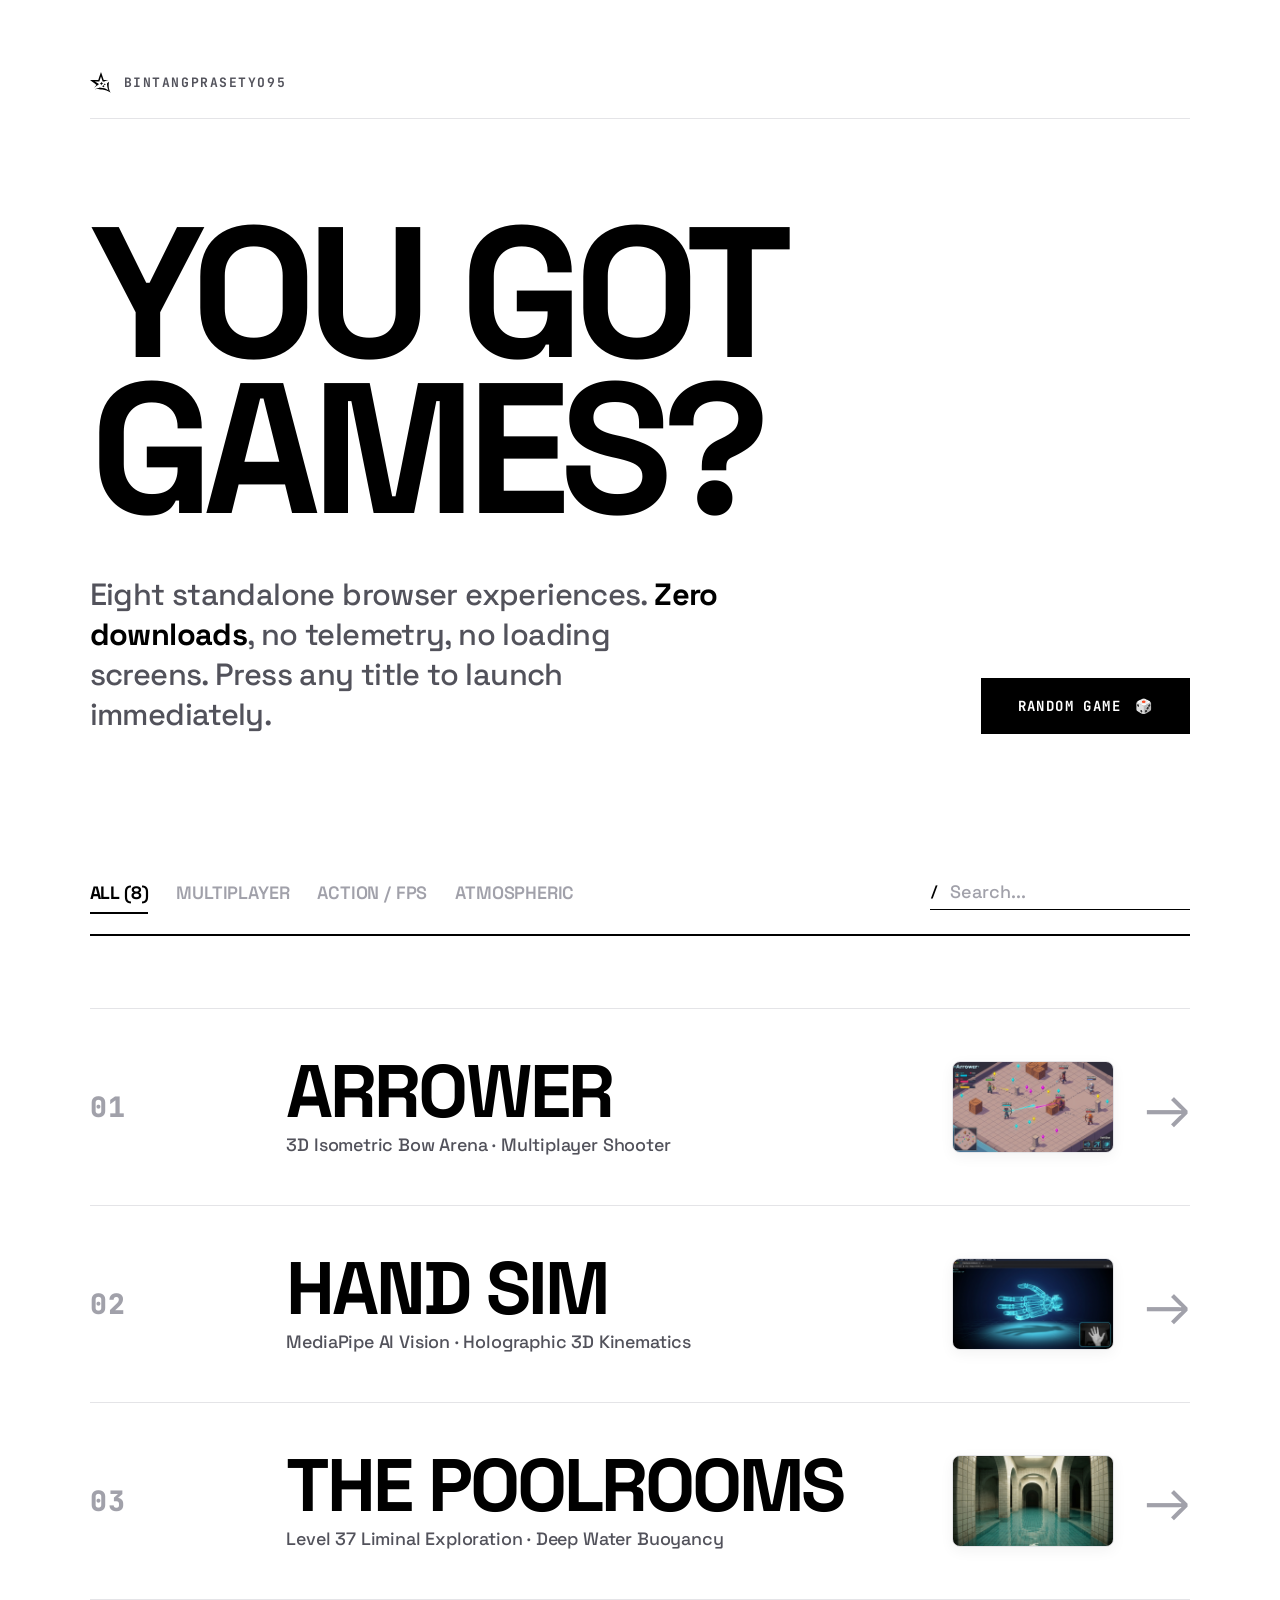
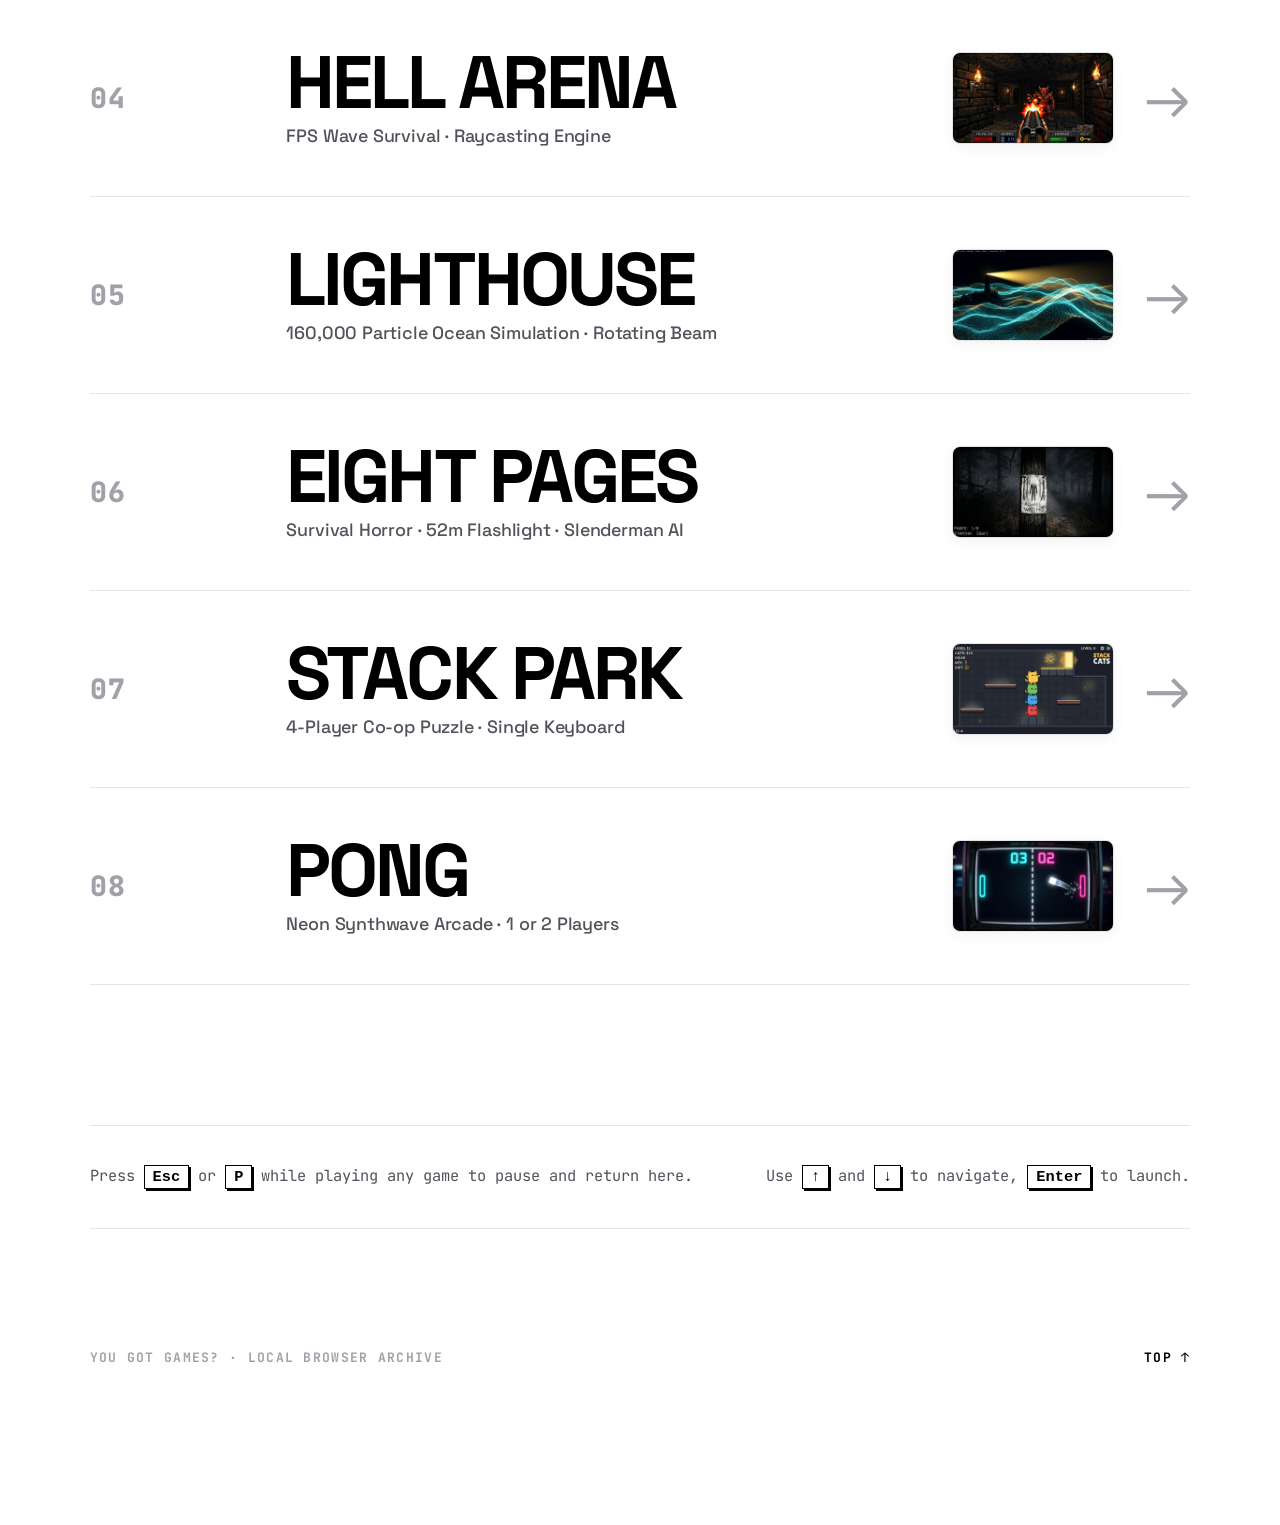
==== commit 290cc1f7: "Add arrower and update hand simulation" ====
--- a/index.html
+++ b/index.html
@@ -33,7 +33,7 @@
     }
 
     *, *::before, *::after {
-      box-sizing: border-box;
+      box-sizing: bor-der-box;
       margin: 0;
       padding: 0;
     }
@@ -401,8 +401,40 @@
     .game-right {
       display: flex;
       align-items: center;
-      gap: 24px;
+      gap: clamp(16px, 2.4vw, 36px);
       flex-shrink: 0;
+    }
+
+    /* Game Thumbnail Preview Card */
+    .game-thumb-wrap {
+      width: clamp(120px, 12.5vw, 190px);
+      aspect-ratio: 16 / 9;
+      border-radius: 8px;
+      overflow: hidden;
+      border: 1px solid var(--border);
+      background: #f4f4f5;
+      box-shadow: 0 4px 14px rgba(0, 0, 0, 0.05);
+      flex-shrink: 0;
+      position: relative;
+      transition: all 0.3s cubic-bezier(0.16, 1, 0.3, 1);
+    }
+
+    .game-thumb {
+      width: 100%;
+      height: 100%;
+      object-fit: cover;
+      display: block;
+      transition: transform 0.4s cubic-bezier(0.16, 1, 0.3, 1);
+    }
+
+    .game-row:hover .game-thumb-wrap {
+      border-color: var(--ink);
+      transform: translateY(-2px) scale(1.03);
+      box-shadow: 0 8px 22px rgba(0, 0, 0, 0.12);
+    }
+
+    .game-row:hover .game-thumb {
+      transform: scale(1.05);
     }
 
     .game-arrow {
@@ -415,6 +447,34 @@
     .game-row:hover .game-arrow {
       color: var(--ink);
       transform: translateX(12px);
+    }
+
+    @media (max-width: 860px) {
+      .game-row {
+        gap: 20px;
+        padding: 36px 0;
+      }
+      .game-thumb-wrap {
+        width: 110px;
+      }
+    }
+
+    @media (max-width: 640px) {
+      .game-row {
+        flex-direction: column;
+        align-items: flex-start;
+        gap: 20px;
+      }
+      .game-left {
+        width: 100%;
+      }
+      .game-right {
+        width: 100%;
+        justify-content: space-between;
+      }
+      .game-thumb-wrap {
+        width: 150px;
+      }
     }
 
     /* =====================================================================
@@ -494,6 +554,20 @@
         <stop offset="0%" stop-color="#f59e0b"/>
         <stop offset="50%" stop-color="#ec4899"/>
         <stop offset="100%" stop-color="#6366f1"/>
+      </linearGradient>
+
+      <!-- Arrower: Coral to Warm Gold to Teal -->
+      <linearGradient id="grad-arrower" x1="0%" y1="0%" x2="100%" y2="100%">
+        <stop offset="0%" stop-color="#ff6b4a"/>
+        <stop offset="50%" stop-color="#ffcf5a"/>
+        <stop offset="100%" stop-color="#2fd6b8"/>
+      </linearGradient>
+
+      <!-- Hand Simulation: Cyan to Electric Blue to Deep Navy -->
+      <linearGradient id="grad-hand-sim" x1="0%" y1="0%" x2="100%" y2="100%">
+        <stop offset="0%" stop-color="#5ae0ff"/>
+        <stop offset="50%" stop-color="#0099ff"/>
+        <stop offset="100%" stop-color="#0a1e3f"/>
       </linearGradient>
 
       <!-- Pong: Synthwave Hot Pink to Cyan -->
@@ -577,7 +651,7 @@
 
       <div class="hero-bottom-row">
         <p class="hero-subtitle">
-          Seven standalone browser experiences. <strong>Zero downloads</strong>, no telemetry, no loading screens. Press any title to launch immediately.
+          Eight standalone browser experiences. <strong>Zero downloads</strong>, no telemetry, no loading screens. Press any title to launch immediately.
         </p>
 
         <button type="button" class="btn-minimal" id="randomGameBtn">
@@ -590,7 +664,7 @@
     <!-- Minimal Filter & Search Bar -->
     <nav class="filter-bar">
       <div class="filter-options">
-        <button class="filter-link active" data-filter="all">All (7)</button>
+        <button class="filter-link active" data-filter="all">All (8)</button>
         <button class="filter-link" data-filter="multiplayer">Multiplayer</button>
         <button class="filter-link" data-filter="action">Action / FPS</button>
         <button class="filter-link" data-filter="horror">Atmospheric</button>
@@ -602,13 +676,153 @@
       </div>
     </nav>
 
-    <!-- Main Games Showcase: Huge Typographic List with Prominent Icons -->
+    <!-- Main Games Showcase: Huge Typographic List with Prominent Icons & Previews -->
     <main class="games-list" id="gamesContainer">
 
-      <!-- 01 // Pong -->
-      <a href="games/pong.html" class="game-row" data-tags="all multiplayer action" data-title="pong neon edition synthwave">
+      <!-- 01 // Arrower -->
+      <a href="games/arrower.html" class="game-row" data-tags="all action multiplayer" data-title="arrower 3d arrow io bow arena multiplayer shooter combat battle royale">
         <div class="game-left">
           <span class="game-num">01</span>
+          <div class="game-icon-box" title="Arrower">
+            <svg viewBox="0 0 200 200"><use href="#star-path" fill="url(#grad-arrower)"></use></svg>
+          </div>
+          <div class="game-title-group">
+            <h2 class="game-title">Arrower</h2>
+            <div class="game-sub">3D Isometric Bow Arena · Multiplayer Shooter</div>
+          </div>
+        </div>
+        <div class="game-right">
+          <div class="game-thumb-wrap" title="Arrower Gameplay Capture">
+            <img src="previews/arrower.jpg" alt="Arrower Gameplay Capture" class="game-thumb" loading="lazy">
+          </div>
+          <span class="game-arrow">→</span>
+        </div>
+      </a>
+
+      <!-- 02 // Hand Simulation -->
+      <a href="games/hand-simulation.html" class="game-row" data-tags="all horror action" data-title="hand simulation mediapipe ai vision holographic 3d kinematics interactive camera">
+        <div class="game-left">
+          <span class="game-num">02</span>
+          <div class="game-icon-box" title="Hand Simulation">
+            <svg viewBox="0 0 200 200"><use href="#star-path" fill="url(#grad-hand-sim)"></use></svg>
+          </div>
+          <div class="game-title-group">
+            <h2 class="game-title">Hand Sim</h2>
+            <div class="game-sub">MediaPipe AI Vision · Holographic 3D Kinematics</div>
+          </div>
+        </div>
+        <div class="game-right">
+          <div class="game-thumb-wrap" title="Hand Simulation Capture">
+            <img src="previews/hand-simulation.jpg" alt="Hand Simulation Capture" class="game-thumb" loading="lazy">
+          </div>
+          <span class="game-arrow">→</span>
+        </div>
+      </a>
+
+      <!-- 03 // The Poolrooms -->
+      <a href="games/poolrooms.html" class="game-row" data-tags="all horror" data-title="the poolrooms level 37 liminal exploration leviathan backrooms pool water">
+        <div class="game-left">
+          <span class="game-num">03</span>
+          <div class="game-icon-box" title="The Poolrooms">
+            <svg viewBox="0 0 200 200"><use href="#star-path" fill="url(#grad-pool)"></use></svg>
+          </div>
+          <div class="game-title-group">
+            <h2 class="game-title">The Poolrooms</h2>
+            <div class="game-sub">Level 37 Liminal Exploration · Deep Water Buoyancy</div>
+          </div>
+        </div>
+        <div class="game-right">
+          <div class="game-thumb-wrap" title="The Poolrooms Capture">
+            <img src="previews/poolrooms.jpg" alt="The Poolrooms Capture" class="game-thumb" loading="lazy">
+          </div>
+          <span class="game-arrow">→</span>
+        </div>
+      </a>
+
+      <!-- 04 // Hell Arena -->
+      <a href="games/hell-arena.html" class="game-row" data-tags="all action" data-title="hell arena raycasting fps horde waves doom wolfenstein shooter">
+        <div class="game-left">
+          <span class="game-num">04</span>
+          <div class="game-icon-box" title="Hell Arena">
+            <svg viewBox="0 0 200 200"><use href="#star-path" fill="url(#grad-hell)"></use></svg>
+          </div>
+          <div class="game-title-group">
+            <h2 class="game-title">Hell Arena</h2>
+            <div class="game-sub">FPS Wave Survival · Raycasting Engine</div>
+          </div>
+        </div>
+        <div class="game-right">
+          <div class="game-thumb-wrap" title="Hell Arena Gameplay Capture">
+            <img src="previews/hell-arena.jpg" alt="Hell Arena Gameplay Capture" class="game-thumb" loading="lazy">
+          </div>
+          <span class="game-arrow">→</span>
+        </div>
+      </a>
+
+      <!-- 05 // Lighthouse -->
+      <a href="games/lighthouse-particle-ocean.html" class="game-row" data-tags="all horror" data-title="lighthouse particle ocean 160000 waves 3d simulation interactive sea storm">
+        <div class="game-left">
+          <span class="game-num">05</span>
+          <div class="game-icon-box" title="Lighthouse Particle Ocean">
+            <svg viewBox="0 0 200 200"><use href="#star-path" fill="url(#grad-lighthouse)"></use></svg>
+          </div>
+          <div class="game-title-group">
+            <h2 class="game-title">Lighthouse</h2>
+            <div class="game-sub">160,000 Particle Ocean Simulation · Rotating Beam</div>
+          </div>
+        </div>
+        <div class="game-right">
+          <div class="game-thumb-wrap" title="Lighthouse Simulation Capture">
+            <img src="previews/lighthouse.jpg" alt="Lighthouse Simulation Capture" class="game-thumb" loading="lazy">
+          </div>
+          <span class="game-arrow">→</span>
+        </div>
+      </a>
+
+      <!-- 06 // Eight Pages (Slender) -->
+      <a href="games/slender.html" class="game-row" data-tags="all horror" data-title="eight pages slender slenderman survival horror midnight forest flashlight">
+        <div class="game-left">
+          <span class="game-num">06</span>
+          <div class="game-icon-box" title="Eight Pages (Slender)">
+            <svg viewBox="0 0 200 200"><use href="#star-path" fill="url(#grad-slender)"></use></svg>
+          </div>
+          <div class="game-title-group">
+            <h2 class="game-title">Eight Pages</h2>
+            <div class="game-sub">Survival Horror · 52m Flashlight · Slenderman AI</div>
+          </div>
+        </div>
+        <div class="game-right">
+          <div class="game-thumb-wrap" title="Eight Pages Gameplay Capture">
+            <img src="previews/slender.jpg" alt="Eight Pages Gameplay Capture" class="game-thumb" loading="lazy">
+          </div>
+          <span class="game-arrow">→</span>
+        </div>
+      </a>
+
+      <!-- 07 // Stack Park -->
+      <a href="games/pico.html" class="game-row" data-tags="all multiplayer" data-title="stack park 4 player co-op puzzle platformer pico cats keyboard">
+        <div class="game-left">
+          <span class="game-num">07</span>
+          <div class="game-icon-box" title="Stack Park">
+            <svg viewBox="0 0 200 200"><use href="#star-path" fill="url(#grad-pico)"></use></svg>
+          </div>
+          <div class="game-title-group">
+            <h2 class="game-title">Stack Park</h2>
+            <div class="game-sub">4-Player Co-op Puzzle · Single Keyboard</div>
+          </div>
+        </div>
+        <div class="game-right">
+          <div class="game-thumb-wrap" title="Stack Park Gameplay Capture">
+            <img src="previews/pico.jpg" alt="Stack Park Gameplay Capture" class="game-thumb" loading="lazy">
+          </div>
+          <span class="game-arrow">→</span>
+        </div>
+      </a>
+
+      <!-- 08 // Pong -->
+      <a href="games/pong.html" class="game-row" data-tags="all multiplayer action" data-title="pong neon edition synthwave arcade 2 player classic">
+        <div class="game-left">
+          <span class="game-num">08</span>
           <div class="game-icon-box" title="Pong — Neon Edition">
             <svg viewBox="0 0 200 200"><use href="#star-path" fill="url(#grad-pong)"></use></svg>
           </div>
@@ -618,108 +832,9 @@
           </div>
         </div>
         <div class="game-right">
-          <span class="game-arrow">→</span>
-        </div>
-      </a>
-
-      <!-- 02 // Hell Arena -->
-      <a href="games/hell-arena.html" class="game-row" data-tags="all action" data-title="hell arena raycasting fps horde waves">
-        <div class="game-left">
-          <span class="game-num">02</span>
-          <div class="game-icon-box" title="Hell Arena">
-            <svg viewBox="0 0 200 200"><use href="#star-path" fill="url(#grad-hell)"></use></svg>
-          </div>
-          <div class="game-title-group">
-            <h2 class="game-title">Hell Arena</h2>
-            <div class="game-sub">FPS Wave Survival · Raycasting Engine</div>
-          </div>
-        </div>
-        <div class="game-right">
-          <span class="game-arrow">→</span>
-        </div>
-      </a>
-
-      <!-- 03 // Stack Park -->
-      <a href="games/pico.html" class="game-row" data-tags="all multiplayer 3d" data-title="stack park 4 player co-op puzzle platformer">
-        <div class="game-left">
-          <span class="game-num">03</span>
-          <div class="game-icon-box" title="Stack Park">
-            <svg viewBox="0 0 200 200"><use href="#star-path" fill="url(#grad-pico)"></use></svg>
-          </div>
-          <div class="game-title-group">
-            <h2 class="game-title">Stack Park</h2>
-            <div class="game-sub">4-Player Co-op Puzzle · Single Keyboard</div>
-          </div>
-        </div>
-        <div class="game-right">
-          <span class="game-arrow">→</span>
-        </div>
-      </a>
-
-      <!-- 04 // The Poolrooms -->
-      <a href="games/poolrooms.html" class="game-row" data-tags="all horror 3d" data-title="the poolrooms level 37 liminal exploration leviathan">
-        <div class="game-left">
-          <span class="game-num">04</span>
-          <div class="game-icon-box" title="The Poolrooms">
-            <svg viewBox="0 0 200 200"><use href="#star-path" fill="url(#grad-pool)"></use></svg>
-          </div>
-          <div class="game-title-group">
-            <h2 class="game-title">The Poolrooms</h2>
-            <div class="game-sub">Level 37 Liminal Exploration · Deep Water Buoyancy</div>
-          </div>
-        </div>
-        <div class="game-right">
-          <span class="game-arrow">→</span>
-        </div>
-      </a>
-
-      <!-- 05 // Eight Pages (Slender) -->
-      <a href="games/slender.html" class="game-row" data-tags="all horror 3d" data-title="eight pages slender slenderman survival horror midnight forest">
-        <div class="game-left">
-          <span class="game-num">05</span>
-          <div class="game-icon-box" title="Eight Pages (Slender)">
-            <svg viewBox="0 0 200 200"><use href="#star-path" fill="url(#grad-slender)"></use></svg>
-          </div>
-          <div class="game-title-group">
-            <h2 class="game-title">Eight Pages</h2>
-            <div class="game-sub">Survival Horror · 52m Flashlight · Slenderman AI</div>
-          </div>
-        </div>
-        <div class="game-right">
-          <span class="game-arrow">→</span>
-        </div>
-      </a>
-
-      <!-- 06 // Lighthouse -->
-      <a href="games/lighthouse-particle-ocean.html" class="game-row" data-tags="all horror" data-title="lighthouse particle ocean 160000 waves 3d simulation">
-        <div class="game-left">
-          <span class="game-num">06</span>
-          <div class="game-icon-box" title="Lighthouse Particle Ocean">
-            <svg viewBox="0 0 200 200"><use href="#star-path" fill="url(#grad-lighthouse)"></use></svg>
-          </div>
-          <div class="game-title-group">
-            <h2 class="game-title">Lighthouse</h2>
-            <div class="game-sub">160,000 Particle Ocean Simulation · Rotating Beam</div>
-          </div>
-        </div>
-        <div class="game-right">
-          <span class="game-arrow">→</span>
-        </div>
-      </a>
-
-      <!-- 07 // Articulated 3D Hand -->
-      <a href="games/hand.html" class="game-row" data-tags="all 3d" data-title="articulated 3d hand kinematics procedural poses anatomy">
-        <div class="game-left">
-          <span class="game-num">07</span>
-          <div class="game-icon-box" title="Articulated 3D Hand">
-            <svg viewBox="0 0 200 200"><use href="#star-path" fill="url(#grad-hand)"></use></svg>
-          </div>
-          <div class="game-title-group">
-            <h2 class="game-title">3D Hand</h2>
-            <div class="game-sub">Procedural Anatomy · Anatomical Kinematics & Poses</div>
-          </div>
-        </div>
-        <div class="game-right">
+          <div class="game-thumb-wrap" title="Pong Arcade Gameplay Capture">
+            <img src="previews/pong.jpg" alt="Pong Arcade Gameplay Capture" class="game-thumb" loading="lazy">
+          </div>
           <span class="game-arrow">→</span>
         </div>
       </a>
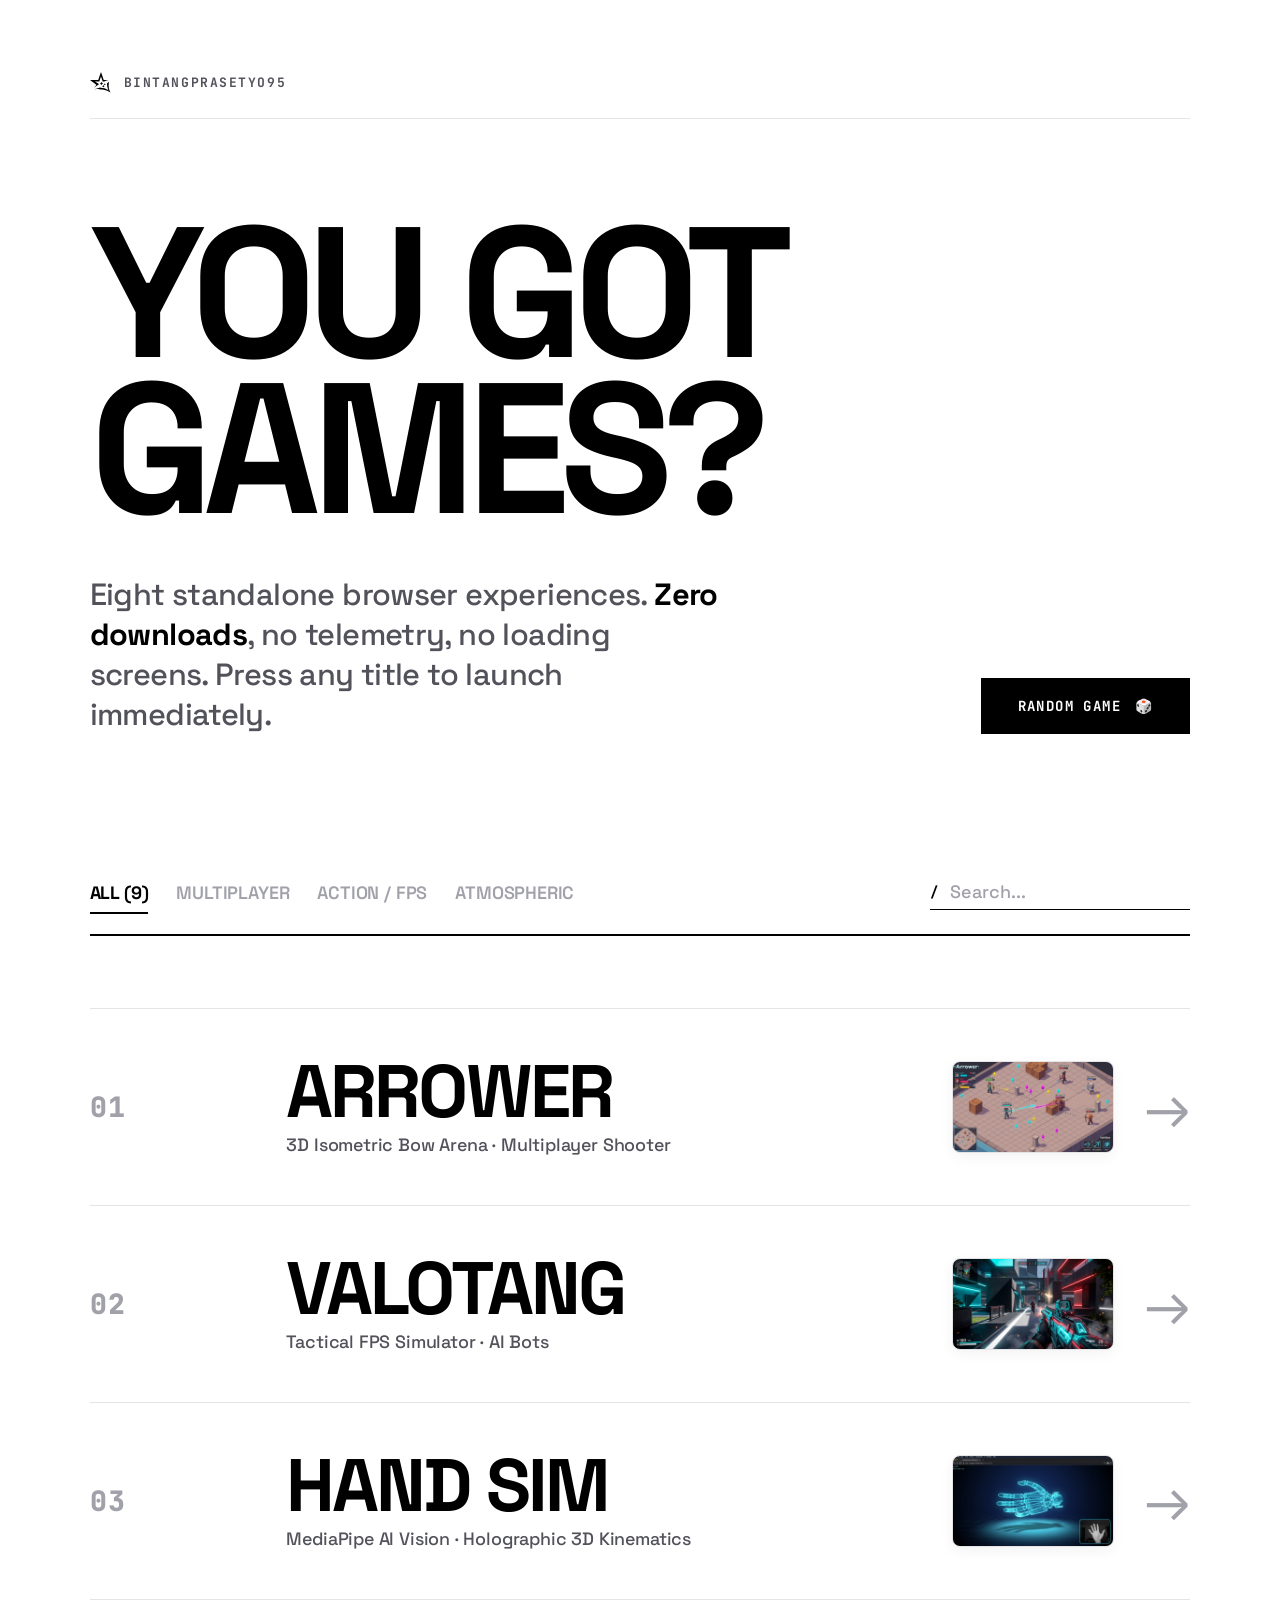
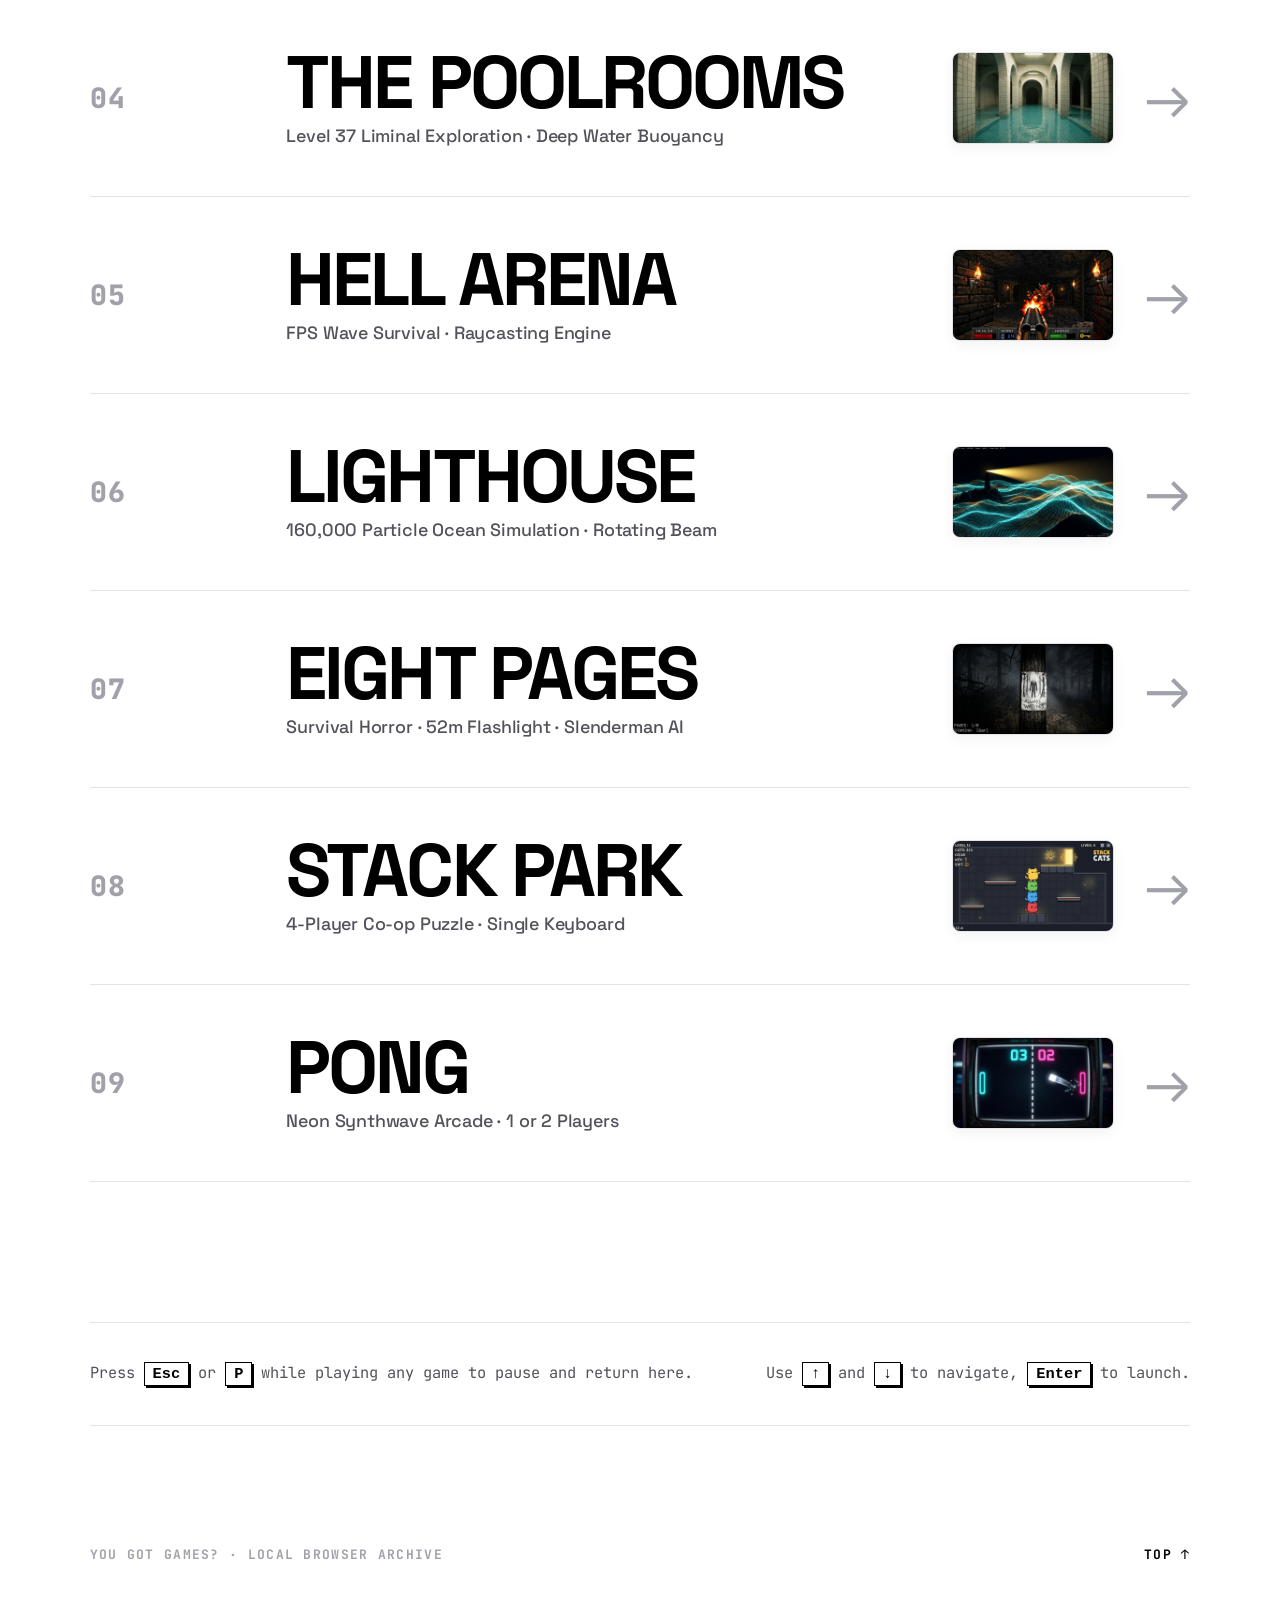
==== commit f0f6974b: "feat: add Valotang game to collection as #02 and update index" ====
--- a/index.html
+++ b/index.html
@@ -619,6 +619,13 @@
         <stop offset="50%" stop-color="#7c3aed"/>
         <stop offset="100%" stop-color="#4338ca"/>
       </linearGradient>
+
+      <!-- Valotang: Cyan to Red -->
+      <linearGradient id="grad-valotang" x1="0%" y1="0%" x2="100%" y2="100%">
+        <stop offset="0%" stop-color="#3fe8d5"/>
+        <stop offset="50%" stop-color="#0f1923"/>
+        <stop offset="100%" stop-color="#ff4655"/>
+      </linearGradient>
     </defs>
   </svg>
 
@@ -664,7 +671,7 @@
     <!-- Minimal Filter & Search Bar -->
     <nav class="filter-bar">
       <div class="filter-options">
-        <button class="filter-link active" data-filter="all">All (8)</button>
+        <button class="filter-link active" data-filter="all">All (9)</button>
         <button class="filter-link" data-filter="multiplayer">Multiplayer</button>
         <button class="filter-link" data-filter="action">Action / FPS</button>
         <button class="filter-link" data-filter="horror">Atmospheric</button>
@@ -699,10 +706,29 @@
         </div>
       </a>
 
-      <!-- 02 // Hand Simulation -->
+      <!-- 02 // Valotang -->
+      <a href="games/valotang.html" class="game-row" data-tags="all action" data-title="valotang valorant clone fps shooter action tactical">
+        <div class="game-left">
+          <span class="game-num">02</span>
+          <div class="game-icon-box" title="Valotang">
+            <svg viewBox="0 0 200 200"><use href="#star-path" fill="url(#grad-valotang)"></use></svg>
+          </div>
+          <div class="game-title-group">
+            <h2 class="game-title">Valotang</h2>
+            <div class="game-sub">Tactical FPS Simulator · AI Bots</div>
+          </div>
+        </div>
+        <div class="game-right">
+          <div class="game-thumb-wrap" title="Valotang Gameplay Capture">
+            <img src="previews/valotang.jpg" alt="Valotang Gameplay Capture" class="game-thumb" loading="lazy">
+          </div>
+          <span class="game-arrow">→</span>
+        </div>
+      </a>
+      <!-- 03 // Hand Simulation -->
       <a href="games/hand-simulation.html" class="game-row" data-tags="all horror action" data-title="hand simulation mediapipe ai vision holographic 3d kinematics interactive camera">
         <div class="game-left">
-          <span class="game-num">02</span>
+          <span class="game-num">03</span>
           <div class="game-icon-box" title="Hand Simulation">
             <svg viewBox="0 0 200 200"><use href="#star-path" fill="url(#grad-hand-sim)"></use></svg>
           </div>
@@ -719,10 +745,10 @@
         </div>
       </a>
 
-      <!-- 03 // The Poolrooms -->
+      <!-- 04 // The Poolrooms -->
       <a href="games/poolrooms.html" class="game-row" data-tags="all horror" data-title="the poolrooms level 37 liminal exploration leviathan backrooms pool water">
         <div class="game-left">
-          <span class="game-num">03</span>
+          <span class="game-num">04</span>
           <div class="game-icon-box" title="The Poolrooms">
             <svg viewBox="0 0 200 200"><use href="#star-path" fill="url(#grad-pool)"></use></svg>
           </div>
@@ -739,10 +765,10 @@
         </div>
       </a>
 
-      <!-- 04 // Hell Arena -->
+      <!-- 05 // Hell Arena -->
       <a href="games/hell-arena.html" class="game-row" data-tags="all action" data-title="hell arena raycasting fps horde waves doom wolfenstein shooter">
         <div class="game-left">
-          <span class="game-num">04</span>
+          <span class="game-num">05</span>
           <div class="game-icon-box" title="Hell Arena">
             <svg viewBox="0 0 200 200"><use href="#star-path" fill="url(#grad-hell)"></use></svg>
           </div>
@@ -759,10 +785,10 @@
         </div>
       </a>
 
-      <!-- 05 // Lighthouse -->
+      <!-- 06 // Lighthouse -->
       <a href="games/lighthouse-particle-ocean.html" class="game-row" data-tags="all horror" data-title="lighthouse particle ocean 160000 waves 3d simulation interactive sea storm">
         <div class="game-left">
-          <span class="game-num">05</span>
+          <span class="game-num">06</span>
           <div class="game-icon-box" title="Lighthouse Particle Ocean">
             <svg viewBox="0 0 200 200"><use href="#star-path" fill="url(#grad-lighthouse)"></use></svg>
           </div>
@@ -779,10 +805,10 @@
         </div>
       </a>
 
-      <!-- 06 // Eight Pages (Slender) -->
+      <!-- 07 // Eight Pages (Slender) -->
       <a href="games/slender.html" class="game-row" data-tags="all horror" data-title="eight pages slender slenderman survival horror midnight forest flashlight">
         <div class="game-left">
-          <span class="game-num">06</span>
+          <span class="game-num">07</span>
           <div class="game-icon-box" title="Eight Pages (Slender)">
             <svg viewBox="0 0 200 200"><use href="#star-path" fill="url(#grad-slender)"></use></svg>
           </div>
@@ -799,10 +825,10 @@
         </div>
       </a>
 
-      <!-- 07 // Stack Park -->
+      <!-- 08 // Stack Park -->
       <a href="games/pico.html" class="game-row" data-tags="all multiplayer" data-title="stack park 4 player co-op puzzle platformer pico cats keyboard">
         <div class="game-left">
-          <span class="game-num">07</span>
+          <span class="game-num">08</span>
           <div class="game-icon-box" title="Stack Park">
             <svg viewBox="0 0 200 200"><use href="#star-path" fill="url(#grad-pico)"></use></svg>
           </div>
@@ -819,10 +845,10 @@
         </div>
       </a>
 
-      <!-- 08 // Pong -->
+      <!-- 09 // Pong -->
       <a href="games/pong.html" class="game-row" data-tags="all multiplayer action" data-title="pong neon edition synthwave arcade 2 player classic">
         <div class="game-left">
-          <span class="game-num">08</span>
+          <span class="game-num">09</span>
           <div class="game-icon-box" title="Pong — Neon Edition">
             <svg viewBox="0 0 200 200"><use href="#star-path" fill="url(#grad-pong)"></use></svg>
           </div>
